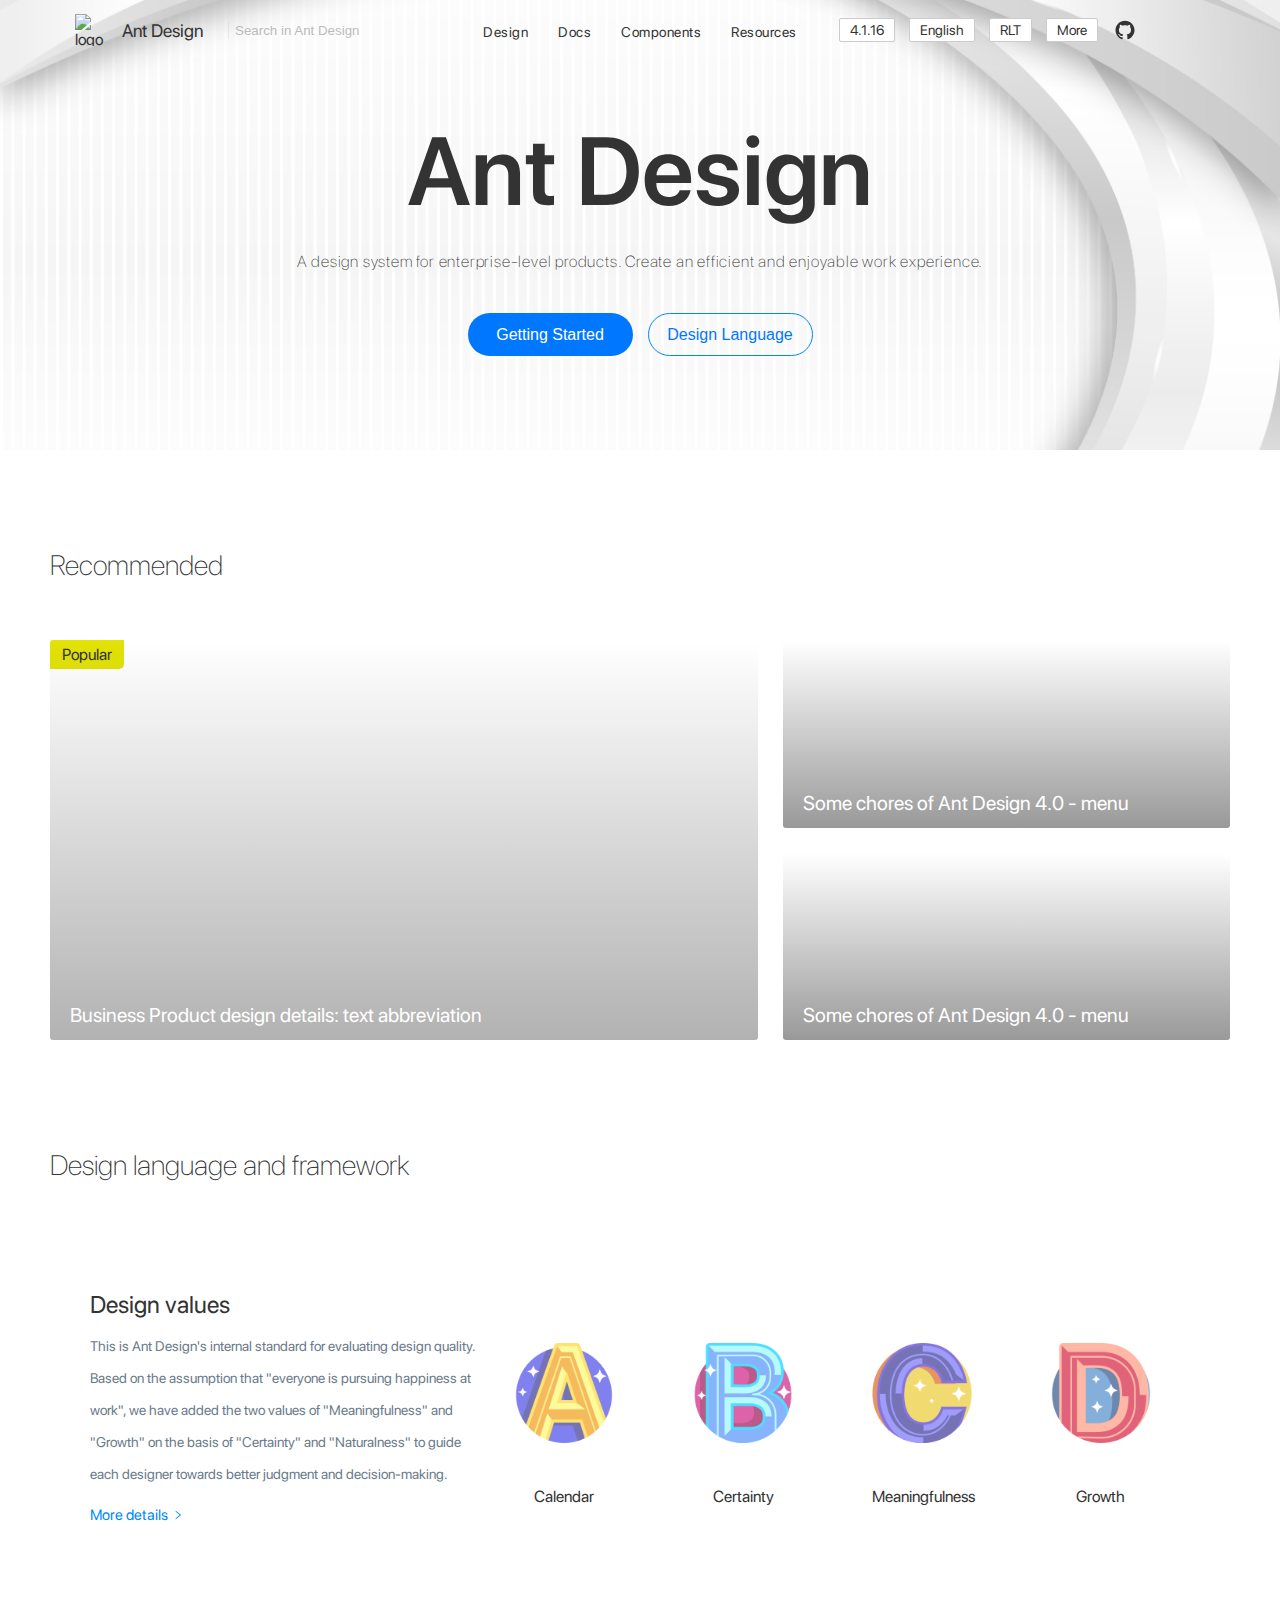
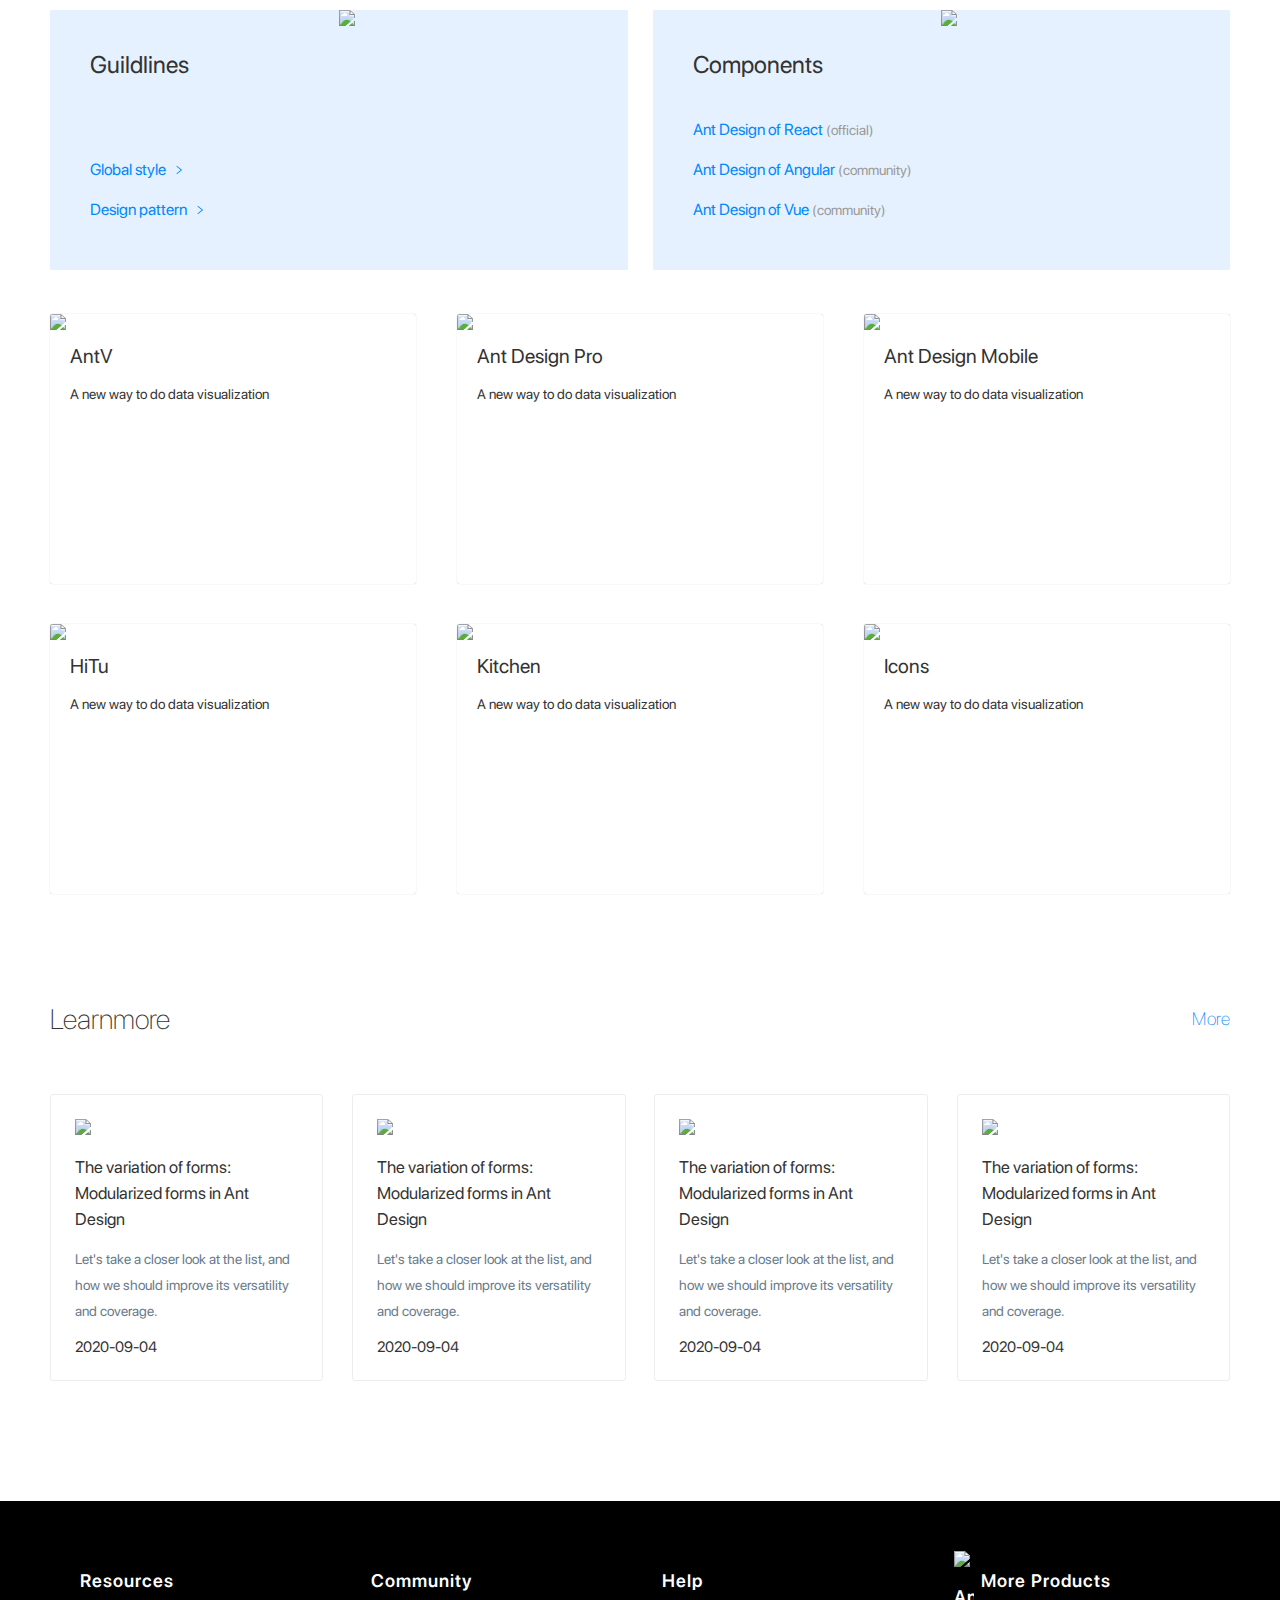
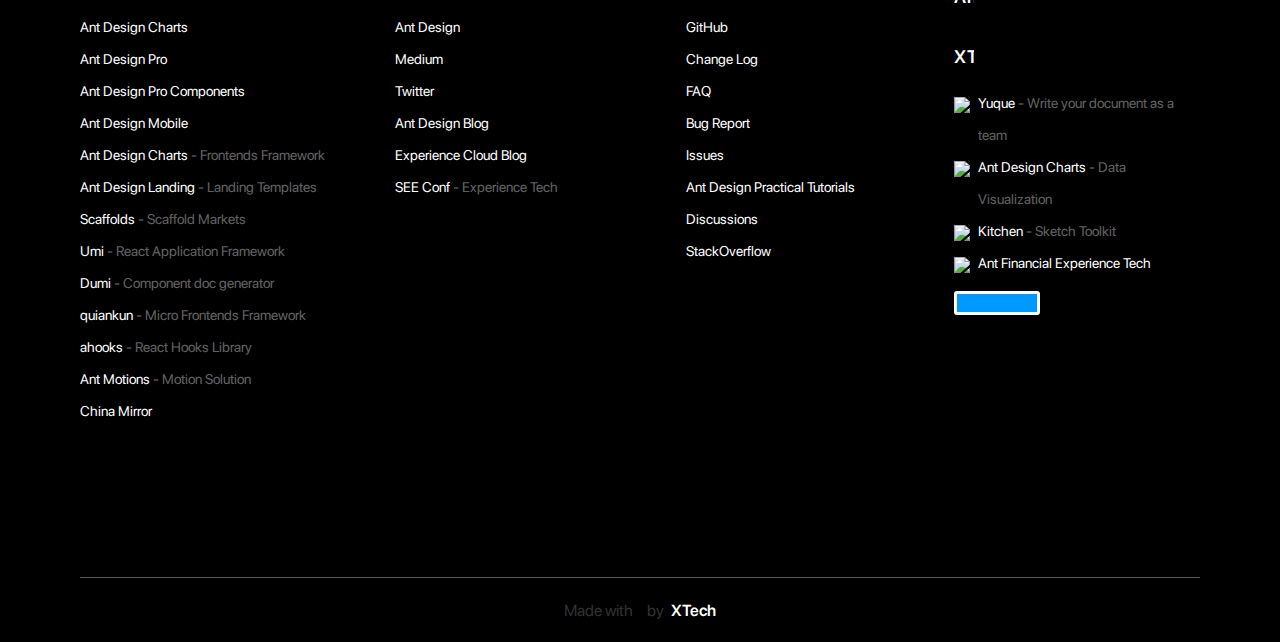
==== ant.design/index.html @ f5aea923 "Add ant.design" ====
<!DOCTYPE html>

<html>
    <head>
        <title>Ant Design</title>
        <link href="./index.css" rel="stylesheet" />
        <script src="https://use.fontawesome.com/9414e32a5a.js"></script>
    </head>

    <body>
        <div class="nav">
            <div class="bar">
                <div class="b-logo-search">
                    <div class="bar-logo">
                        <img alt="logo" src="https://gw.alipayobjects.com/zos/rmsportal/KDpgvguMpGfqaHPjicRK.svg" />
                        <span>Ant Design</span>
                    </div>
                    <div class="bar-search">
                        <svg
                            class="bs-icon"
                            viewBox="64 64 896 896"
                            focusable="false"
                            data-icon="search"
                            width="1em"
                            height="1em"
                            fill="currentColor"
                            aria-hidden="true"
                        >
                            <path
                                d="M909.6 854.5L649.9 594.8C690.2 542.7 712 479 712 412c0-80.2-31.3-155.4-87.9-212.1-56.6-56.7-132-87.9-212.1-87.9s-155.5 31.3-212.1 87.9C143.2 256.5 112 331.8 112 412c0 80.1 31.3 155.5 87.9 212.1C256.5 680.8 331.8 712 412 712c67 0 130.6-21.8 182.7-62l259.7 259.6a8.2 8.2 0 0011.6 0l43.6-43.5a8.2 8.2 0 000-11.6zM570.4 570.4C528 612.7 471.8 636 412 636s-116-23.3-158.4-65.6C211.3 528 188 471.8 188 412s23.3-116.1 65.6-158.4C296 211.3 352.2 188 412 188s116.1 23.2 158.4 65.6S636 352.2 636 412s-23.3 116.1-65.6 158.4z"
                            ></path>
                        </svg>
                        <input class="bs-input" placeholder="Search in Ant Design" />
                    </div>
                </div>
                <div class="bar-links">
                    <a class="bar-link">Design</a>
                    <a class="bar-link">Docs</a>
                    <a class="bar-link">Components</a>
                    <a class="bar-link">Resources</a>
                </div>
                <div class="bar-menu">
                    <div class="bm-item">4.1.16</div>
                    <div class="bm-item">English</div>
                    <div class="bm-item">RLT</div>
                    <div class="bm-item">More</div>
                    <img
                        class="bm-icon"
                        src="[data-uri]"
                    />
                </div>
            </div>

            <div class="banner">
                <div class="b-logotext">Ant Design</div>
                <div class="b-sub">
                    A design system for enterprise-level products. Create an efficient and enjoyable work experience.
                </div>
                <div class="b-buttons">
                    <button class="b-button">Getting Started</button>
                    <button class="b-button">Design Language</button>
                </div>
            </div>
        </div>

        <div class="content">
            <div class="recommend">
                <div class="r-title">Recommended</div>
                <div class="r-popular">
                    <div class="rp-note">Popular</div>
                    <div class="rp-bg"></div>
                    <div class="rp-faded"></div>
                    <div class="rp-content">
                        <div class="rpc-title">Business Product design details: text abbreviation</div>
                        <div class="rpc-sub">
                            Text abbreviation refers to what to do when the display space is insufficient
                        </div>
                    </div>
                </div>
                <div class="r-articles">
                    <div class="r-article">
                        <div class="ra-bg"></div>
                        <div class="ra-faded"></div>
                        <div class="ra-content">
                            <div class="rac-title">Some chores of Ant Design 4.0 - menu</div>
                            <div class="rac-sub">Recently, the bottom layer of menu component is being refactored</div>
                        </div>
                    </div>
                    <div class="r-article">
                        <div class="ra-bg"></div>
                        <div class="ra-faded"></div>
                        <div class="ra-content">
                            <div class="rac-title">Some chores of Ant Design 4.0 - menu</div>
                            <div class="rac-sub">Recently, the bottom layer of menu component is being refactored</div>
                        </div>
                    </div>
                </div>
            </div>

            <div class="design">
                <div class="d-title">Design language and framework</div>
                <div class="d-content">
                    <div class="d-left">
                        <div class="dl-title">Design values</div>
                        <div class="dl-desc">
                            This is Ant Design's internal standard for evaluating design quality. Based on the
                            assumption that "everyone is pursuing happiness at work", we have added the two values of
                            "Meaningfulness" and "Growth" on the basis of "Certainty" and "Naturalness" to guide each
                            designer towards better judgment and decision-making.
                        </div>

                        <div class="dl-link">
                            More details
                            <svg
                                viewBox="64 64 896 896"
                                focusable="false"
                                data-icon="right"
                                width="1em"
                                height="1em"
                                fill="currentColor"
                                aria-hidden="true"
                            >
                                <path
                                    d="M765.7 486.8L314.9 134.7A7.97 7.97 0 00302 141v77.3c0 4.9 2.3 9.6 6.1 12.6l360 281.1-360 281.1c-3.9 3-6.1 7.7-6.1 12.6V883c0 6.7 7.7 10.4 12.9 6.3l450.8-352.1a31.96 31.96 0 000-50.4z"
                                ></path>
                            </svg>
                        </div>
                    </div>

                    <div class="d-right">
                        <div class="dr-item">
                            <img class="dri-icon" src="./assets/a.png" />
                            <div class="dri-title">Calendar</div>
                        </div>
                        <div class="dr-item">
                            <img class="dri-icon" src="./assets/b.png" />
                            <div class="dri-title">Certainty</div>
                        </div>
                        <div class="dr-item">
                            <img class="dri-icon" src="./assets/c.png" />
                            <div class="dri-title">Meaningfulness</div>
                        </div>
                        <div class="dr-item">
                            <img class="dri-icon" src="./assets/d.png" />
                            <div class="dri-title">Growth</div>
                        </div>
                    </div>
                </div>
            </div>

            <div class="guildlines">
                <div class="guildline1">
                    <div class="g1-item">
                        <div class="g1i-title">Guildlines</div>
                        <div class="g1i-links">
                            <div class="g1i-link">
                                Global style

                                <svg
                                    viewBox="64 64 896 896"
                                    focusable="false"
                                    data-icon="right"
                                    width="1em"
                                    height="1em"
                                    fill="currentColor"
                                    aria-hidden="true"
                                >
                                    <path
                                        d="M765.7 486.8L314.9 134.7A7.97 7.97 0 00302 141v77.3c0 4.9 2.3 9.6 6.1 12.6l360 281.1-360 281.1c-3.9 3-6.1 7.7-6.1 12.6V883c0 6.7 7.7 10.4 12.9 6.3l450.8-352.1a31.96 31.96 0 000-50.4z"
                                    ></path>
                                </svg>
                            </div>
                            <div class="g1i-link">
                                Design pattern
                                <svg
                                    viewBox="64 64 896 896"
                                    focusable="false"
                                    data-icon="right"
                                    width="1em"
                                    height="1em"
                                    fill="currentColor"
                                    aria-hidden="true"
                                >
                                    <path
                                        d="M765.7 486.8L314.9 134.7A7.97 7.97 0 00302 141v77.3c0 4.9 2.3 9.6 6.1 12.6l360 281.1-360 281.1c-3.9 3-6.1 7.7-6.1 12.6V883c0 6.7 7.7 10.4 12.9 6.3l450.8-352.1a31.96 31.96 0 000-50.4z"
                                    ></path>
                                </svg>
                            </div>
                        </div>

                        <img
                            class="g1i-img"
                            src="https://gw.alipayobjects.com/mdn/rms_08e378/afts/img/A*5PRzTL4pwuYAAAAAAAAAAABkARQnAQ"
                        />
                    </div>
                    <div class="g1-item">
                        <div class="g1i-title">Components</div>
                        <div class="g1i-links">
                            <div class="g1i-link">Ant Design of React <span>(official)</span></div>
                            <div class="g1i-link">Ant Design of Angular <span>(community)</span></div>
                            <div class="g1i-link">Ant Design of Vue <span>(community)</span></div>
                        </div>
                        <img
                            class="g1i-img"
                            src="https://gw.alipayobjects.com/mdn/rms_08e378/afts/img/A*8VDFTbQn4UAAAAAAAAAAAABkARQnAQ"
                        />
                    </div>
                </div>
                <div class="guildline2">
                    <div class="g2-item">
                        <img
                            class="g2i-img"
                            src="https://gw.alipayobjects.com/mdn/rms_08e378/afts/img/A*ZhzDQLMyYlYAAAAAAAAAAABkARQnAQ"
                        />
                        <div class="g2i-title">AntV</div>
                        <div class="g2i-sub">A new way to do data visualization</div>
                    </div>
                    <div class="g2-item">
                        <img
                            class="g2i-img"
                            src="https://gw.alipayobjects.com/zos/antfincdn/888xda6kBc/Ant%252520Design%252520shouyepeitu.svg"
                        />
                        <div class="g2i-title">Ant Design Pro</div>
                        <div class="g2i-sub">A new way to do data visualization</div>
                    </div>
                    <div class="g2-item">
                        <img
                            class="g2i-img"
                            src="https://gw.alipayobjects.com/mdn/rms_08e378/afts/img/A*mb-WQILTlSEAAAAAAAAAAABkARQnAQ"
                        />
                        <div class="g2i-title">Ant Design Mobile</div>
                        <div class="g2i-sub">A new way to do data visualization</div>
                    </div>
                </div>
                <div class="guildline2">
                    <div class="g2-item">
                        <img
                            class="g2i-img"
                            src="https://gw.alipayobjects.com/mdn/rms_08e378/afts/img/A*PrLWSpmWZmIAAAAAAAAAAABkARQnAQ"
                        />
                        <div class="g2i-title">HiTu</div>
                        <div class="g2i-sub">A new way to do data visualization</div>
                    </div>
                    <div class="g2-item">
                        <img
                            class="g2i-img"
                            src="https://gw.alipayobjects.com/mdn/rms_08e378/afts/img/A*MaL2SYtHPuMAAAAAAAAAAABkARQnAQ"
                        />
                        <div class="g2i-title">Kitchen</div>
                        <div class="g2i-sub">A new way to do data visualization</div>
                    </div>
                    <div class="g2-item">
                        <img
                            class="g2i-img"
                            src="https://gw.alipayobjects.com/mdn/rms_08e378/afts/img/A*T_HeSIJ30IIAAAAAAAAAAABkARQnAQ"
                        />
                        <div class="g2i-title">Icons</div>
                        <div class="g2i-sub">A new way to do data visualization</div>
                    </div>
                </div>
            </div>

            <div class="learnmore">
                <div class="lm-title">Learnmore <span>More</span></div>
                <div class="lm-items">
                    <div class="lm-item">
                        <img
                            class="lmi-img"
                            src="https://gw.alipayobjects.com/mdn/rms_08e378/afts/img/A*J1SBR47PngwAAAAAAAAAAABkARQnAQ"
                        />
                        <div class="lmi-title">The variation of forms: Modularized forms in Ant Design</div>
                        <div class="lmi-sub">
                            Let's take a closer look at the list, and how we should improve its versatility and
                            coverage.
                        </div>
                        <div class="lmi-time">2020-09-04</div>
                    </div>
                    <div class="lm-item">
                        <img
                            class="lmi-img"
                            src="https://gw.alipayobjects.com/mdn/rms_08e378/afts/img/A*cJdyS4KVDlgAAAAAAAAAAABkARQnAQ"
                        />
                        <div class="lmi-title">The variation of forms: Modularized forms in Ant Design</div>
                        <div class="lmi-sub">
                            Let's take a closer look at the list, and how we should improve its versatility and
                            coverage.
                        </div>
                        <div class="lmi-time">2020-09-04</div>
                    </div>
                    <div class="lm-item">
                        <img
                            class="lmi-img"
                            src="https://gw.alipayobjects.com/mdn/rms_08e378/afts/img/A*NjL9T4cryc0AAAAAAAAAAAAAARQnAQ"
                        />
                        <div class="lmi-title">The variation of forms: Modularized forms in Ant Design</div>
                        <div class="lmi-sub">
                            Let's take a closer look at the list, and how we should improve its versatility and
                            coverage.
                        </div>
                        <div class="lmi-time">2020-09-04</div>
                    </div>
                    <div class="lm-item">
                        <img
                            class="lmi-img"
                            src="https://gw.alipayobjects.com/mdn/rms_08e378/afts/img/A*eHjqRLpxlcsAAAAAAAAAAABkARQnAQ"
                        />
                        <div class="lmi-title">The variation of forms: Modularized forms in Ant Design</div>
                        <div class="lmi-sub">
                            Let's take a closer look at the list, and how we should improve its versatility and
                            coverage.
                        </div>
                        <div class="lmi-time">2020-09-04</div>
                    </div>
                </div>
            </div>
        </div>

        <div class="footer">
            <div class="links">
                <div class="link-col">
                    <div class="lc-title">Resources</div>
                    <div class="lc-link lc-no-icon">
                        <a>Ant Design Charts</a>
                    </div>
                    <div class="lc-link lc-no-icon">
                        <a>Ant Design Pro </a>
                    </div>
                    <div class="lc-link lc-no-icon">
                        <a>Ant Design Pro Components </a>
                    </div>
                    <div class="lc-link lc-no-icon">
                        <a>Ant Design Mobile </a>
                    </div>
                    <div class="lc-link lc-no-icon">
                        <a>Ant Design Charts </a>
                        <span> - Frontends Framework</span>
                    </div>
                    <div class="lc-link lc-no-icon">
                        <a>Ant Design Landing </a>
                        <span>- Landing Templates</span>
                    </div>
                    <div class="lc-link lc-no-icon">
                        <a>Scaffolds</a>
                        <span>- Scaffold Markets</span>
                    </div>
                    <div class="lc-link lc-no-icon">
                        <a>Umi</a>
                        <span>- React Application Framework</span>
                    </div>
                    <div class="lc-link lc-no-icon">
                        <a>Dumi</a>
                        <span>- Component doc generator</span>
                    </div>
                    <div class="lc-link lc-no-icon">
                        <a>quiankun</a>
                        <span>- Micro Frontends Framework</span>
                    </div>
                    <div class="lc-link lc-no-icon">
                        <a>ahooks</a>
                        <span>- React Hooks Library</span>
                    </div>
                    <div class="lc-link lc-no-icon">
                        <a>Ant Motions</a>
                        <span>- Motion Solution</span>
                    </div>
                    <div class="lc-link lc-no-icon">
                        <a>China Mirror</a>
                    </div>
                </div>
                <div class="link-col">
                    <div class="lc-title">Community</div>
                    <div class="lc-link">
                        <i class="fa fa-codepen" aria-hidden="true"></i>
                        <a>Ant Design</a>
                    </div>
                    <div class="lc-link">
                        <i class="fa fa-medium" aria-hidden="true"></i>
                        <a>Medium</a>
                    </div>
                    <div class="lc-link">
                        <i class="fa fa-cubes" aria-hidden="true"></i>
                        <a>Twitter</a>
                    </div>
                    <div class="lc-link">
                        <i class="fa fa-tachometer" aria-hidden="true"></i>
                        <a>Ant Design Blog</a>
                    </div>
                    <div class="lc-link">
                        <i class="fa fa-rocket" aria-hidden="true"></i>
                        <a>Experience Cloud Blog</a>
                    </div>
                    <div class="lc-link">
                        <i class="fa fa-paypal" aria-hidden="true"></i>
                        <a>SEE Conf</a>
                        <span> - Experience Tech</span>
                    </div>
                </div>
                <div class="link-col">
                    <div class="lc-title">Help</div>
                    <div class="lc-link">
                        <i class="fa fa-github" aria-hidden="true"></i>
                        <a>GitHub</a>
                    </div>
                    <div class="lc-link">
                        <i class="fa fa-btc" aria-hidden="true"></i>
                        <a>Change Log </a>
                    </div>
                    <div class="lc-link">
                        <i class="fa fa-gg" aria-hidden="true"></i>
                        <a>FAQ </a>
                    </div>
                    <div class="lc-link">
                        <i class="fa fa-500px" aria-hidden="true"></i>
                        <a>Bug Report </a>
                    </div>
                    <div class="lc-link">
                        <i class="fa fa-amazon" aria-hidden="true"></i>
                        <a>Issues </a>
                    </div>
                    <div class="lc-link">
                        <i class="fa fa-behance" aria-hidden="true"></i>
                        <a>Ant Design Practical Tutorials </a>
                    </div>
                    <div class="lc-link">
                        <i class="fa fa-modx" aria-hidden="true"></i>
                        <a>Discussions </a>
                    </div>
                    <div class="lc-link">
                        <i class="fa fa-linux" aria-hidden="true"></i>
                        <a>StackOverflow </a>
                    </div>
                </div>
                <div class="link-col">
                    <div class="lc-title">
                        <img
                            src="https://gw.alipayobjects.com/zos/rmsportal/nBVXkrFdWHxbZlmMbsaH.svg"
                            alt="Ant XTech"
                        />
                        More Products
                    </div>
                    <div class="lc-link">
                        <img src="https://gw.alipayobjects.com/zos/rmsportal/XuVpGqBFxXplzvLjJBZB.svg" alt="yuque" />
                        <a>Yuque </a>
                        <span> - Write your document as a team</span>
                    </div>
                    <div class="lc-link">
                        <img
                            src="https://gw.alipayobjects.com/zos/antfincdn/nc7Fc0XBg5/8a6844f5-a6ed-4630-9177-4fa5d0b7dd47.png"
                            alt="AntV"
                        />
                        <a>Ant Design Charts </a>
                        <span> - Data Visualization</span>
                    </div>
                    <div class="lc-link">
                        <img src="https://gw.alipayobjects.com/zos/rmsportal/DMDOlAUhmktLyEODCMBR.ico" alt="kitchen" />
                        <a>Kitchen </a>
                        <span> - Sketch Toolkit</span>
                    </div>
                    <div class="lc-link">
                        <img src="https://gw.alipayobjects.com/zos/rmsportal/nBVXkrFdWHxbZlmMbsaH.svg" alt="xtech" />
                        <a>Ant Financial Experience Tech </a>
                    </div>
                    <div class="lc-color"></div>
                </div>
            </div>

            <div class="quote">Made with <i class="fa fa-heart" aria-hidden="true"></i> by <span>XTech</span></div>
        </div>
    </body>
</html>
---- ant.design/index.css ----
@font-face {
    font-family: "SF";
    src: url(./assets/fonts/SFUIDisplay-Regular.woff) format("opentype");
    font-weight: 400;
}

@font-face {
    font-family: "SF";
    src: url(./assets/fonts/SFUIDisplay-Thin.woff) format("opentype");
    font-weight: 200;
}

@font-face {
    font-family: "SF";
    src: url(./assets/fonts/SFUIDisplay-Semibold.woff) format("opentype");
    font-weight: 600;
}

body {
    font-family: "SF";
    width: 100%;
    margin: 0;
    padding: 0;
    color: #333;
}

.nav {
    width: 100%;
}

.bar {
    width: 100%;
    position: absolute;
    top: 0;
    left: 0;
    right: 0;
    height: 60px;
    display: flex;
    flex-direction: row;
    justify-content: center;
}

.b-logo-search {
    width: 35%;
    display: flex;
    align-items: center;
    justify-content: center;
}

.bar-logo {
    display: flex;
    align-items: center;
    justify-content: center;
    flex-direction: row;
    padding: 0 25px;
    cursor: pointer;
}

.bar-logo > img {
    width: 32px;
    height: 32px;
    float: left;
    margin-right: 15px;
}

.bar-logo > span {
    float: left;
    font-size: 18px;
}

.bar-search {
    border-left: 1px solid rgba(0, 0, 0, 0.05);
    display: flex;
    flex-direction: row;
    width: 160px;
    align-items: center;
    justify-content: center;
    padding-left: 10px;
}

.bs-icon {
    width: 14px;
    height: 14px;
    margin-right: 10px;
    color: #ddd;
}

.bs-input::placeholder {
    color: #bbb;
}

.bs-input {
    background: transparent;
    outline: none;
    box-shadow: none;
    border: none;
}

.bar-links {
    width: 30%;
    text-align: center;
    display: flex;
    flex-direction: row;
    justify-content: center;
    align-items: center;
}

.bar-link {
    margin: 0 15px;
    height: 60px;
    cursor: pointer;
    border-top: 4px solid transparent;
    display: flex;
    align-items: center;
    font-size: 14px;
    letter-spacing: 0.5px;
    transition: all 0.3s;
}

.bar-link:hover {
    border-top: 4px solid #09f;
    color: #09f;
}

.bar-menu {
    width: 35%;
    text-align: center;
    display: flex;
    flex-direction: row;
    align-items: center;
}

.bm-item {
    padding: 3px 10px;
    margin: 0 7px;
    border-radius: 2px;
    border: 1px solid #ccc;
    font-size: 14px;
    cursor: pointer;
    transition: all 0.3s;
    background: #fff;
}

.bm-item:hover {
    border: 1px solid #09f;
    color: #09f;
}

.bm-icon {
    width: 20px;
    height: 20px;
    margin-left: 10px;
    cursor: pointer;
}

.banner {
    height: 430px;
    padding-top: 20px;
    background: url(./assets/bg.jpg);
    background-position: center;
    background-size: cover;
    background-repeat: no-repeat;
    text-align: center;
    display: flex;
    flex-direction: column;
    align-items: center;
    justify-content: center;
}

.b-logotext {
    font-size: 96px;
    font-weight: 600;
}

.b-sub {
    font-weight: 200;
    margin: 42px 0;
    margin-top: 24px;
    letter-spacing: 0.8px;
}

.b-buttons {
    width: 100%;
}

.b-button {
    padding: 11.5px;
    width: 165px;
    background-color: #07f;
    border: none;
    box-shadow: none;
    outline: none;
    border-radius: 30px;
    color: #fff;
    margin: 0 6px;
    cursor: pointer;
    border: 1px solid transparent;
    transition: all 0.3s;
    font-size: 16px;
}

.b-button:nth-child(1):hover {
    background-color: #06f;
}

.b-button:nth-child(2) {
    background-color: transparent;
    border: 1px solid #08f;
    box-shadow: none;
    color: #07f;
}

.content {
    padding: 40px 0;
    margin: 0 auto;
    width: 1180px;
}

.recommend {
    width: 100%;
    display: inline-block;
}

.r-title {
    font-size: 28px;
    font-weight: 200;
    line-height: 150px;
}

.r-popular {
    float: left;
    width: 60%;
    position: relative;
    height: 400px;
    overflow: hidden;
    border-radius: 3px;
    margin-right: 25px;
}

.rp-note {
    position: absolute;
    top: 0;
    left: 0;
    border-bottom-right-radius: 5px;
    background: rgb(226, 226, 8);
    padding: 5px 12px;
    z-index: 1;
}

.rp-bg {
    width: 100%;
    height: 400px;
    background: url(https://gw.alipayobjects.com/mdn/rms_08e378/afts/img/A*lN6IRbhv8fIAAAAAAAAAAABkARQnAQ);
    background-position: center;
    background-size: cover;
    background-repeat: no-repeat;
    transition: all 0.3s;
}

.r-popular:hover .rp-bg {
    width: 102%;
    height: 420px;
    margin-top: -10px;
    margin-left: -1%;
}

.rp-faded {
    position: absolute;
    z-index: 2;
    top: 0;
    left: 0;
    bottom: 0;
    right: 0;
    background: -webkit-linear-gradient(to bottom, rgba(0, 0, 0, 0), rgba(0, 0, 0, 0.3));
    background: linear-gradient(to bottom, rgba(0, 0, 0, 0), rgba(0, 0, 0, 0.3));
}

.rp-content {
    position: absolute;
    width: 100%;
    height: 60px;
    padding: 20px;
    bottom: -40px;
    left: 0;
    color: #fff;
    z-index: 3;
    transition: all 0.3s;
    cursor: pointer;
}

.r-popular:hover .rp-content {
    bottom: 0;
}

.rpc-title {
    font-size: 20px;
    line-height: 30px;
}

.rpc-sub {
    font-size: 14px;
    line-height: 30px;
}

.r-articles {
    width: calc(40% - 25px);
    float: left;
    display: flex;
    flex-direction: column;
    justify-content: space-between;
}

.r-article {
    width: 100%;
    height: 187.5px;
    position: relative;
    border-radius: 3px;
    overflow: hidden;
    border: none;
}

.r-article:first-child {
    margin-bottom: 25px;
}

.ra-bg {
    width: 100%;
    height: 187.5px;
    background: url(https://gw.alipayobjects.com/mdn/rms_08e378/afts/img/A*MoaeR7y0LfUAAAAAAAAAAAAAARQnAQ);
    background-position: center;
    background-size: cover;
    background-repeat: no-repeat;
    transition: all 0.3s;
}

.r-article:last-child .ra-bg {
    background: url(https://gw.alipayobjects.com/mdn/rms_08e378/afts/img/A*qMxXS7iIjroAAAAAAAAAAAAAARQnAQ);
    background-position: center;
    background-size: cover;
    background-repeat: no-repeat;
}

.r-article:hover .ra-bg {
    width: 102%;
    height: 200px;
    margin-top: -5px;
    margin-left: -1%;
}

.ra-faded {
    position: absolute;
    z-index: 2;
    top: 0;
    left: 0;
    bottom: 0;
    right: 0;
    background: -webkit-linear-gradient(to bottom, rgba(0, 0, 0, 0), rgba(0, 0, 0, 0.4));
    background: linear-gradient(to bottom, rgba(0, 0, 0, 0), rgba(0, 0, 0, 0.4));
}

.ra-content {
    position: absolute;
    width: 100%;
    height: 60px;
    padding: 20px;
    bottom: -40px;
    left: 0;
    color: #fff;
    z-index: 3;
    transition: all 0.3s;
    cursor: pointer;
}

.r-article:hover .ra-content {
    bottom: 0;
}

.rac-title {
    font-size: 20px;
    line-height: 30px;
}

.rac-sub {
    font-size: 14px;
    line-height: 30px;
}

.design {
    width: 100%;
    margin-top: 50px;
}

.d-title {
    font-size: 28px;
    font-weight: 200;
    line-height: 150px;
}

.d-content {
    width: calc(100% - 80px);
    height: 240px;
    background: url(https://gw.alipayobjects.com/mdn/rms_08e378/afts/img/A*i1EySrFVZvAAAAAAAAAAAABkARQnAQ);
    background-position: center;
    background-size: cover;
    background-repeat: no-repeat;
    padding: 40px;
}

.d-left {
    width: 35%;
    float: left;
}

.dl-title {
    font-size: 24px;
    line-height: 50px;
}

.dl-desc {
    font-size: 14px;
    line-height: 32px;
    color: #697b8c;
}

.dl-link {
    font-size: 15px;
    color: #08f;
    line-height: 50px;
    display: flex;
    align-items: center;
}

.dl-link > svg {
    color: #08f;
    width: 10px;
    height: 10px;
    margin-left: 5px;
}

.d-right {
    float: left;
    width: calc(65%);
    display: flex;
    flex-direction: row;
    justify-content: space-around;
    align-items: center;
    height: 190px;
    padding-top: 70px;
}

.dr-item {
    float: left;
}

.dri-icon {
    width: 100px;
    height: 100px;
    opacity: 0.7;
    transition: all 0.3s;
}

.dr-item:hover .dri-icon {
    opacity: 1;
}

.dri-title {
    width: 100px;
    font-size: 16px;
    text-align: center;
    line-height: 100px;
}

.guildlines {
    margin: 50px 0;
}

.guildline1 {
    width: 100%;
    display: inline-block;
}

.g1-item {
    width: calc(50% - 12.5px - 80px);
    background: #e6f1ff;
    height: 180px;
    position: relative;
    padding: 40px;
    float: left;
    overflow: hidden;
}

.g1-item:last-child {
    margin-left: 25px;
}

.g1i-title {
    font-size: 24px;
    float: left;
    width: 100%;
}

.g1i-links {
    position: absolute;
    width: 50%;
    bottom: 0;
    left: 0;
    padding: 40px;
}

.g1i-link {
    float: left;
    color: #08f;
    line-height: 40px;
    cursor: pointer;
    width: 100%;
}

.g1i-link > svg {
    width: 10px;
    height: 10px;
    margin-left: 5px;
}

.g1i-link > span {
    color: #999;
    font-size: 14px;
}

.g1i-img {
    width: 50%;
    float: right;
    position: absolute;
    top: 0;
    right: 0;
}

.guildline2 {
    margin-top: 40px;
    width: 100%;
    display: flex;
    flex-direction: row;
    justify-content: space-between;
}

.g2-item {
    width: 31%;
    height: 270px;
    border-radius: 3px;
    box-shadow: 0px 0px 1px rgba(0, 0, 0, 0.3);
    float: left;
    transition: all 0.3s;
    overflow: hidden;
}

.g2-item:hover {
    box-shadow: 0px 0px 20px rgba(0, 0, 0, 0.1);
}

.g2i-title {
    width: calc(100% - 40px);
    font-size: 20px;
    line-height: 44px;
    padding: 0 20px;
}

.g2i-sub {
    width: calc(100% - 40px);
    font-size: 14px;
    line-height: 32px;
    padding: 0 20px;
}

.g2i-img {
    width: 100%;
}

.learnmore {
    width: 100%;
    margin-top: 50px;
}

.lm-items {
    width: 100%;
    display: flex;
    align-items: center;
    justify-content: space-between;
    flex-direction: row;
}

.lm-title {
    width: 100%;
    font-size: 28px;
    font-weight: 200;
    line-height: 150px;
}

.lm-title > span {
    float: right;
    font-size: 18px;
    color: #08f;
    letter-spacing: 0.5px;
    cursor: pointer;
}

.lm-item {
    width: calc(23% - 48px);
    padding: 24px;
    border: 1px solid rgba(0, 0, 0, 0.07);
    border-radius: 3px;
    float: left;
    transition: all 0.3s;
}

.lm-item:hover {
    box-shadow: 0px 0px 20px rgba(0, 0, 0, 0.1);
    border: 1px solid transparent;
}

.lmi-img {
    width: calc(100%);
}

.lmi-title {
    margin-top: 15px;
    line-height: 26px;
    font-size: 17px;
}

.lmi-sub {
    font-size: 14px;
    color: #697b8c;
    line-height: 26px;
    margin: 14px 0;
}

.lmi-time {
    font-size: 15px;
}

.footer {
    width: calc(100% - 160px);
    background: #000;
    padding-top: 50px;
    padding-left: 80px;
    padding-right: 80px;
    margin-top: 80px;
}

.links {
    width: 100%;
    display: flex;
    flex-direction: row;
    justify-content: space-between;
    margin-bottom: 150px;
    color: #fff;
}

.link-col {
    width: 22%;
}

.lc-title {
    font-size: 18px;
    font-weight: 600;
    letter-spacing: 1px;
    line-height: 60px;
    display: flex;
}

.lc-title > img {
    float: left;
    width: 20px;
    margin-right: 7px;
}

.lc-link {
    font-size: 14px;
    line-height: 32px;
    position: relative;
    padding-left: 24px;
    cursor: pointer;
}

.lc-no-icon {
    padding-left: 0;
}

.lc-color {
    width: 80px;
    height: 18px;
    border-radius: 3px;
    border: 3px solid #fff;
    background: #09f;
    margin-top: 12px;
    cursor: pointer;
}

.lc-link > i {
    margin-right: 3px;
    position: absolute;
    top: 10px;
    left: 0;
}

.lc-link > img {
    position: absolute;
    top: 10px;
    left: 0;
    width: 16px;
    height: 16px;
    float: left;
}

.lc-link > span {
    color: hsla(0, 0%, 100%, 0.4);
}

.quote {
    width: calc(100%);
    height: 64px;
    border-top: 1px solid #555;
    display: flex;
    align-items: center;
    justify-content: center;
}

.quote > i {
    color: red;
    margin: 0 7px;
}

.quote > span {
    font-weight: 600;
    margin-left: 7px;
    color: #fff;
}
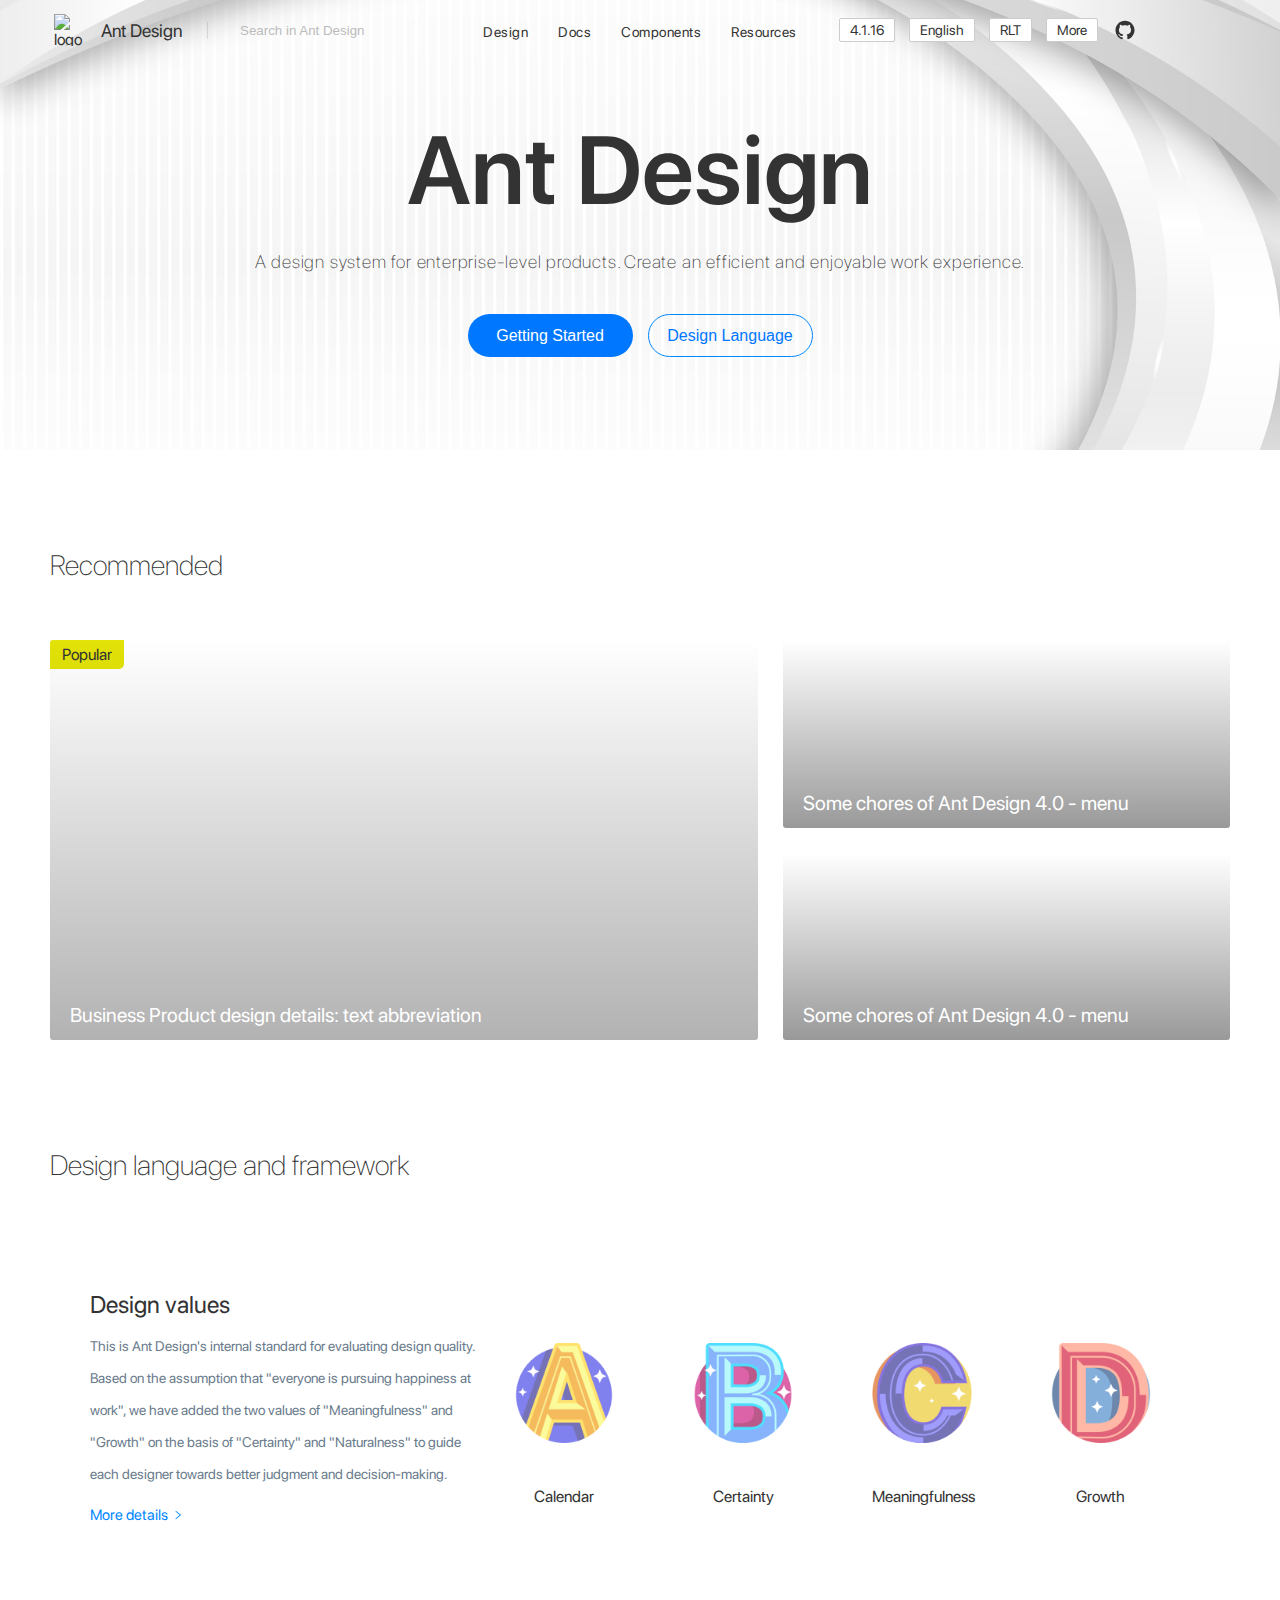
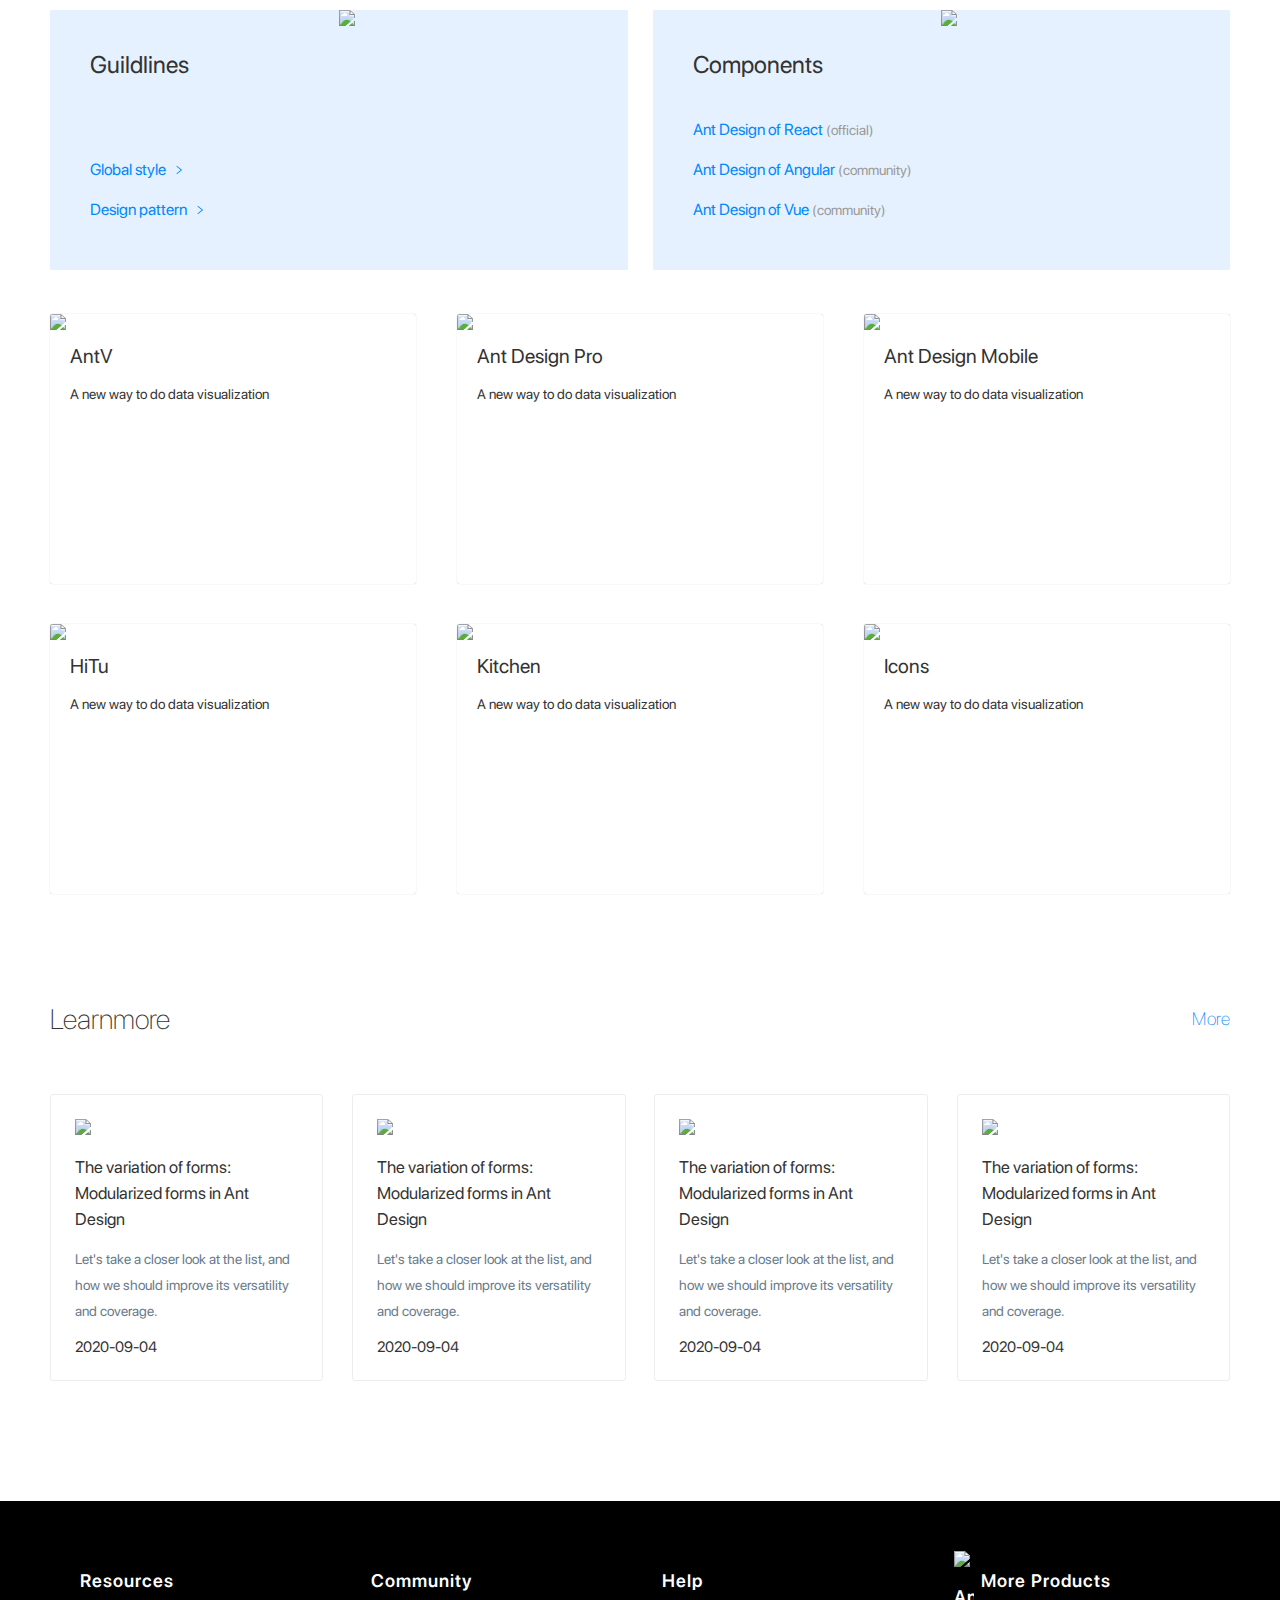
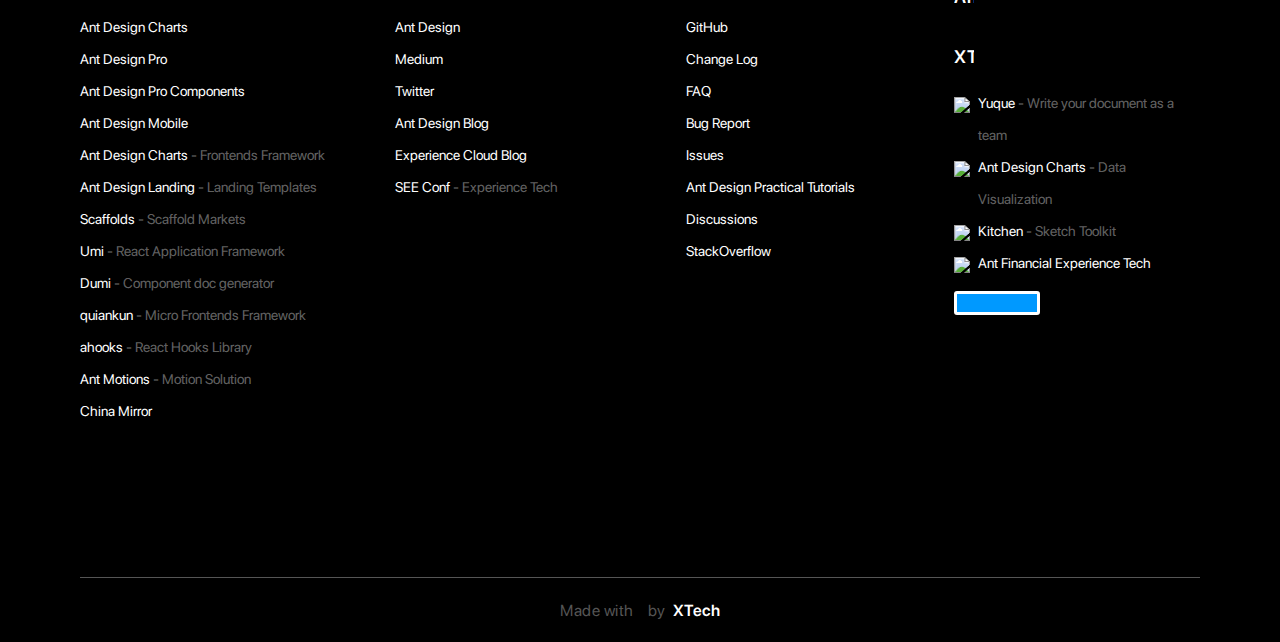
==== commit c779ea7e: "Update bg banner and.design" ====
--- a/ant.design/index.html
+++ b/ant.design/index.html
@@ -1,470 +1,496 @@
 <!DOCTYPE html>
 
 <html>
-    <head>
-        <title>Ant Design</title>
-        <link href="./index.css" rel="stylesheet" />
-        <script src="https://use.fontawesome.com/9414e32a5a.js"></script>
-    </head>
-
-    <body>
-        <div class="nav">
-            <div class="bar">
-                <div class="b-logo-search">
-                    <div class="bar-logo">
-                        <img alt="logo" src="https://gw.alipayobjects.com/zos/rmsportal/KDpgvguMpGfqaHPjicRK.svg" />
-                        <span>Ant Design</span>
-                    </div>
-                    <div class="bar-search">
-                        <svg
-                            class="bs-icon"
-                            viewBox="64 64 896 896"
-                            focusable="false"
-                            data-icon="search"
-                            width="1em"
-                            height="1em"
-                            fill="currentColor"
-                            aria-hidden="true"
-                        >
-                            <path
-                                d="M909.6 854.5L649.9 594.8C690.2 542.7 712 479 712 412c0-80.2-31.3-155.4-87.9-212.1-56.6-56.7-132-87.9-212.1-87.9s-155.5 31.3-212.1 87.9C143.2 256.5 112 331.8 112 412c0 80.1 31.3 155.5 87.9 212.1C256.5 680.8 331.8 712 412 712c67 0 130.6-21.8 182.7-62l259.7 259.6a8.2 8.2 0 0011.6 0l43.6-43.5a8.2 8.2 0 000-11.6zM570.4 570.4C528 612.7 471.8 636 412 636s-116-23.3-158.4-65.6C211.3 528 188 471.8 188 412s23.3-116.1 65.6-158.4C296 211.3 352.2 188 412 188s116.1 23.2 158.4 65.6S636 352.2 636 412s-23.3 116.1-65.6 158.4z"
-                            ></path>
-                        </svg>
-                        <input class="bs-input" placeholder="Search in Ant Design" />
-                    </div>
-                </div>
-                <div class="bar-links">
-                    <a class="bar-link">Design</a>
-                    <a class="bar-link">Docs</a>
-                    <a class="bar-link">Components</a>
-                    <a class="bar-link">Resources</a>
-                </div>
-                <div class="bar-menu">
-                    <div class="bm-item">4.1.16</div>
-                    <div class="bm-item">English</div>
-                    <div class="bm-item">RLT</div>
-                    <div class="bm-item">More</div>
-                    <img
-                        class="bm-icon"
-                        src="[data-uri]"
-                    />
-                </div>
-            </div>
-
-            <div class="banner">
-                <div class="b-logotext">Ant Design</div>
-                <div class="b-sub">
-                    A design system for enterprise-level products. Create an efficient and enjoyable work experience.
-                </div>
-                <div class="b-buttons">
-                    <button class="b-button">Getting Started</button>
-                    <button class="b-button">Design Language</button>
-                </div>
-            </div>
-        </div>
-
-        <div class="content">
-            <div class="recommend">
-                <div class="r-title">Recommended</div>
-                <div class="r-popular">
-                    <div class="rp-note">Popular</div>
-                    <div class="rp-bg"></div>
-                    <div class="rp-faded"></div>
-                    <div class="rp-content">
-                        <div class="rpc-title">Business Product design details: text abbreviation</div>
-                        <div class="rpc-sub">
-                            Text abbreviation refers to what to do when the display space is insufficient
-                        </div>
-                    </div>
-                </div>
-                <div class="r-articles">
-                    <div class="r-article">
-                        <div class="ra-bg"></div>
-                        <div class="ra-faded"></div>
-                        <div class="ra-content">
-                            <div class="rac-title">Some chores of Ant Design 4.0 - menu</div>
-                            <div class="rac-sub">Recently, the bottom layer of menu component is being refactored</div>
-                        </div>
-                    </div>
-                    <div class="r-article">
-                        <div class="ra-bg"></div>
-                        <div class="ra-faded"></div>
-                        <div class="ra-content">
-                            <div class="rac-title">Some chores of Ant Design 4.0 - menu</div>
-                            <div class="rac-sub">Recently, the bottom layer of menu component is being refactored</div>
-                        </div>
-                    </div>
-                </div>
-            </div>
-
-            <div class="design">
-                <div class="d-title">Design language and framework</div>
-                <div class="d-content">
-                    <div class="d-left">
-                        <div class="dl-title">Design values</div>
-                        <div class="dl-desc">
-                            This is Ant Design's internal standard for evaluating design quality. Based on the
-                            assumption that "everyone is pursuing happiness at work", we have added the two values of
-                            "Meaningfulness" and "Growth" on the basis of "Certainty" and "Naturalness" to guide each
-                            designer towards better judgment and decision-making.
-                        </div>
-
-                        <div class="dl-link">
-                            More details
-                            <svg
-                                viewBox="64 64 896 896"
-                                focusable="false"
-                                data-icon="right"
-                                width="1em"
-                                height="1em"
-                                fill="currentColor"
-                                aria-hidden="true"
-                            >
-                                <path
-                                    d="M765.7 486.8L314.9 134.7A7.97 7.97 0 00302 141v77.3c0 4.9 2.3 9.6 6.1 12.6l360 281.1-360 281.1c-3.9 3-6.1 7.7-6.1 12.6V883c0 6.7 7.7 10.4 12.9 6.3l450.8-352.1a31.96 31.96 0 000-50.4z"
-                                ></path>
-                            </svg>
-                        </div>
-                    </div>
-
-                    <div class="d-right">
-                        <div class="dr-item">
-                            <img class="dri-icon" src="./assets/a.png" />
-                            <div class="dri-title">Calendar</div>
-                        </div>
-                        <div class="dr-item">
-                            <img class="dri-icon" src="./assets/b.png" />
-                            <div class="dri-title">Certainty</div>
-                        </div>
-                        <div class="dr-item">
-                            <img class="dri-icon" src="./assets/c.png" />
-                            <div class="dri-title">Meaningfulness</div>
-                        </div>
-                        <div class="dr-item">
-                            <img class="dri-icon" src="./assets/d.png" />
-                            <div class="dri-title">Growth</div>
-                        </div>
-                    </div>
-                </div>
-            </div>
-
-            <div class="guildlines">
-                <div class="guildline1">
-                    <div class="g1-item">
-                        <div class="g1i-title">Guildlines</div>
-                        <div class="g1i-links">
-                            <div class="g1i-link">
-                                Global style
-
-                                <svg
-                                    viewBox="64 64 896 896"
-                                    focusable="false"
-                                    data-icon="right"
-                                    width="1em"
-                                    height="1em"
-                                    fill="currentColor"
-                                    aria-hidden="true"
-                                >
-                                    <path
-                                        d="M765.7 486.8L314.9 134.7A7.97 7.97 0 00302 141v77.3c0 4.9 2.3 9.6 6.1 12.6l360 281.1-360 281.1c-3.9 3-6.1 7.7-6.1 12.6V883c0 6.7 7.7 10.4 12.9 6.3l450.8-352.1a31.96 31.96 0 000-50.4z"
-                                    ></path>
-                                </svg>
-                            </div>
-                            <div class="g1i-link">
-                                Design pattern
-                                <svg
-                                    viewBox="64 64 896 896"
-                                    focusable="false"
-                                    data-icon="right"
-                                    width="1em"
-                                    height="1em"
-                                    fill="currentColor"
-                                    aria-hidden="true"
-                                >
-                                    <path
-                                        d="M765.7 486.8L314.9 134.7A7.97 7.97 0 00302 141v77.3c0 4.9 2.3 9.6 6.1 12.6l360 281.1-360 281.1c-3.9 3-6.1 7.7-6.1 12.6V883c0 6.7 7.7 10.4 12.9 6.3l450.8-352.1a31.96 31.96 0 000-50.4z"
-                                    ></path>
-                                </svg>
-                            </div>
-                        </div>
-
-                        <img
-                            class="g1i-img"
-                            src="https://gw.alipayobjects.com/mdn/rms_08e378/afts/img/A*5PRzTL4pwuYAAAAAAAAAAABkARQnAQ"
-                        />
-                    </div>
-                    <div class="g1-item">
-                        <div class="g1i-title">Components</div>
-                        <div class="g1i-links">
-                            <div class="g1i-link">Ant Design of React <span>(official)</span></div>
-                            <div class="g1i-link">Ant Design of Angular <span>(community)</span></div>
-                            <div class="g1i-link">Ant Design of Vue <span>(community)</span></div>
-                        </div>
-                        <img
-                            class="g1i-img"
-                            src="https://gw.alipayobjects.com/mdn/rms_08e378/afts/img/A*8VDFTbQn4UAAAAAAAAAAAABkARQnAQ"
-                        />
-                    </div>
-                </div>
-                <div class="guildline2">
-                    <div class="g2-item">
-                        <img
-                            class="g2i-img"
-                            src="https://gw.alipayobjects.com/mdn/rms_08e378/afts/img/A*ZhzDQLMyYlYAAAAAAAAAAABkARQnAQ"
-                        />
-                        <div class="g2i-title">AntV</div>
-                        <div class="g2i-sub">A new way to do data visualization</div>
-                    </div>
-                    <div class="g2-item">
-                        <img
-                            class="g2i-img"
-                            src="https://gw.alipayobjects.com/zos/antfincdn/888xda6kBc/Ant%252520Design%252520shouyepeitu.svg"
-                        />
-                        <div class="g2i-title">Ant Design Pro</div>
-                        <div class="g2i-sub">A new way to do data visualization</div>
-                    </div>
-                    <div class="g2-item">
-                        <img
-                            class="g2i-img"
-                            src="https://gw.alipayobjects.com/mdn/rms_08e378/afts/img/A*mb-WQILTlSEAAAAAAAAAAABkARQnAQ"
-                        />
-                        <div class="g2i-title">Ant Design Mobile</div>
-                        <div class="g2i-sub">A new way to do data visualization</div>
-                    </div>
-                </div>
-                <div class="guildline2">
-                    <div class="g2-item">
-                        <img
-                            class="g2i-img"
-                            src="https://gw.alipayobjects.com/mdn/rms_08e378/afts/img/A*PrLWSpmWZmIAAAAAAAAAAABkARQnAQ"
-                        />
-                        <div class="g2i-title">HiTu</div>
-                        <div class="g2i-sub">A new way to do data visualization</div>
-                    </div>
-                    <div class="g2-item">
-                        <img
-                            class="g2i-img"
-                            src="https://gw.alipayobjects.com/mdn/rms_08e378/afts/img/A*MaL2SYtHPuMAAAAAAAAAAABkARQnAQ"
-                        />
-                        <div class="g2i-title">Kitchen</div>
-                        <div class="g2i-sub">A new way to do data visualization</div>
-                    </div>
-                    <div class="g2-item">
-                        <img
-                            class="g2i-img"
-                            src="https://gw.alipayobjects.com/mdn/rms_08e378/afts/img/A*T_HeSIJ30IIAAAAAAAAAAABkARQnAQ"
-                        />
-                        <div class="g2i-title">Icons</div>
-                        <div class="g2i-sub">A new way to do data visualization</div>
-                    </div>
-                </div>
-            </div>
-
-            <div class="learnmore">
-                <div class="lm-title">Learnmore <span>More</span></div>
-                <div class="lm-items">
-                    <div class="lm-item">
-                        <img
-                            class="lmi-img"
-                            src="https://gw.alipayobjects.com/mdn/rms_08e378/afts/img/A*J1SBR47PngwAAAAAAAAAAABkARQnAQ"
-                        />
-                        <div class="lmi-title">The variation of forms: Modularized forms in Ant Design</div>
-                        <div class="lmi-sub">
-                            Let's take a closer look at the list, and how we should improve its versatility and
-                            coverage.
-                        </div>
-                        <div class="lmi-time">2020-09-04</div>
-                    </div>
-                    <div class="lm-item">
-                        <img
-                            class="lmi-img"
-                            src="https://gw.alipayobjects.com/mdn/rms_08e378/afts/img/A*cJdyS4KVDlgAAAAAAAAAAABkARQnAQ"
-                        />
-                        <div class="lmi-title">The variation of forms: Modularized forms in Ant Design</div>
-                        <div class="lmi-sub">
-                            Let's take a closer look at the list, and how we should improve its versatility and
-                            coverage.
-                        </div>
-                        <div class="lmi-time">2020-09-04</div>
-                    </div>
-                    <div class="lm-item">
-                        <img
-                            class="lmi-img"
-                            src="https://gw.alipayobjects.com/mdn/rms_08e378/afts/img/A*NjL9T4cryc0AAAAAAAAAAAAAARQnAQ"
-                        />
-                        <div class="lmi-title">The variation of forms: Modularized forms in Ant Design</div>
-                        <div class="lmi-sub">
-                            Let's take a closer look at the list, and how we should improve its versatility and
-                            coverage.
-                        </div>
-                        <div class="lmi-time">2020-09-04</div>
-                    </div>
-                    <div class="lm-item">
-                        <img
-                            class="lmi-img"
-                            src="https://gw.alipayobjects.com/mdn/rms_08e378/afts/img/A*eHjqRLpxlcsAAAAAAAAAAABkARQnAQ"
-                        />
-                        <div class="lmi-title">The variation of forms: Modularized forms in Ant Design</div>
-                        <div class="lmi-sub">
-                            Let's take a closer look at the list, and how we should improve its versatility and
-                            coverage.
-                        </div>
-                        <div class="lmi-time">2020-09-04</div>
-                    </div>
-                </div>
-            </div>
-        </div>
-
-        <div class="footer">
-            <div class="links">
-                <div class="link-col">
-                    <div class="lc-title">Resources</div>
-                    <div class="lc-link lc-no-icon">
-                        <a>Ant Design Charts</a>
-                    </div>
-                    <div class="lc-link lc-no-icon">
-                        <a>Ant Design Pro </a>
-                    </div>
-                    <div class="lc-link lc-no-icon">
-                        <a>Ant Design Pro Components </a>
-                    </div>
-                    <div class="lc-link lc-no-icon">
-                        <a>Ant Design Mobile </a>
-                    </div>
-                    <div class="lc-link lc-no-icon">
-                        <a>Ant Design Charts </a>
-                        <span> - Frontends Framework</span>
-                    </div>
-                    <div class="lc-link lc-no-icon">
-                        <a>Ant Design Landing </a>
-                        <span>- Landing Templates</span>
-                    </div>
-                    <div class="lc-link lc-no-icon">
-                        <a>Scaffolds</a>
-                        <span>- Scaffold Markets</span>
-                    </div>
-                    <div class="lc-link lc-no-icon">
-                        <a>Umi</a>
-                        <span>- React Application Framework</span>
-                    </div>
-                    <div class="lc-link lc-no-icon">
-                        <a>Dumi</a>
-                        <span>- Component doc generator</span>
-                    </div>
-                    <div class="lc-link lc-no-icon">
-                        <a>quiankun</a>
-                        <span>- Micro Frontends Framework</span>
-                    </div>
-                    <div class="lc-link lc-no-icon">
-                        <a>ahooks</a>
-                        <span>- React Hooks Library</span>
-                    </div>
-                    <div class="lc-link lc-no-icon">
-                        <a>Ant Motions</a>
-                        <span>- Motion Solution</span>
-                    </div>
-                    <div class="lc-link lc-no-icon">
-                        <a>China Mirror</a>
-                    </div>
-                </div>
-                <div class="link-col">
-                    <div class="lc-title">Community</div>
-                    <div class="lc-link">
-                        <i class="fa fa-codepen" aria-hidden="true"></i>
-                        <a>Ant Design</a>
-                    </div>
-                    <div class="lc-link">
-                        <i class="fa fa-medium" aria-hidden="true"></i>
-                        <a>Medium</a>
-                    </div>
-                    <div class="lc-link">
-                        <i class="fa fa-cubes" aria-hidden="true"></i>
-                        <a>Twitter</a>
-                    </div>
-                    <div class="lc-link">
-                        <i class="fa fa-tachometer" aria-hidden="true"></i>
-                        <a>Ant Design Blog</a>
-                    </div>
-                    <div class="lc-link">
-                        <i class="fa fa-rocket" aria-hidden="true"></i>
-                        <a>Experience Cloud Blog</a>
-                    </div>
-                    <div class="lc-link">
-                        <i class="fa fa-paypal" aria-hidden="true"></i>
-                        <a>SEE Conf</a>
-                        <span> - Experience Tech</span>
-                    </div>
-                </div>
-                <div class="link-col">
-                    <div class="lc-title">Help</div>
-                    <div class="lc-link">
-                        <i class="fa fa-github" aria-hidden="true"></i>
-                        <a>GitHub</a>
-                    </div>
-                    <div class="lc-link">
-                        <i class="fa fa-btc" aria-hidden="true"></i>
-                        <a>Change Log </a>
-                    </div>
-                    <div class="lc-link">
-                        <i class="fa fa-gg" aria-hidden="true"></i>
-                        <a>FAQ </a>
-                    </div>
-                    <div class="lc-link">
-                        <i class="fa fa-500px" aria-hidden="true"></i>
-                        <a>Bug Report </a>
-                    </div>
-                    <div class="lc-link">
-                        <i class="fa fa-amazon" aria-hidden="true"></i>
-                        <a>Issues </a>
-                    </div>
-                    <div class="lc-link">
-                        <i class="fa fa-behance" aria-hidden="true"></i>
-                        <a>Ant Design Practical Tutorials </a>
-                    </div>
-                    <div class="lc-link">
-                        <i class="fa fa-modx" aria-hidden="true"></i>
-                        <a>Discussions </a>
-                    </div>
-                    <div class="lc-link">
-                        <i class="fa fa-linux" aria-hidden="true"></i>
-                        <a>StackOverflow </a>
-                    </div>
-                </div>
-                <div class="link-col">
-                    <div class="lc-title">
-                        <img
-                            src="https://gw.alipayobjects.com/zos/rmsportal/nBVXkrFdWHxbZlmMbsaH.svg"
-                            alt="Ant XTech"
-                        />
-                        More Products
-                    </div>
-                    <div class="lc-link">
-                        <img src="https://gw.alipayobjects.com/zos/rmsportal/XuVpGqBFxXplzvLjJBZB.svg" alt="yuque" />
-                        <a>Yuque </a>
-                        <span> - Write your document as a team</span>
-                    </div>
-                    <div class="lc-link">
-                        <img
-                            src="https://gw.alipayobjects.com/zos/antfincdn/nc7Fc0XBg5/8a6844f5-a6ed-4630-9177-4fa5d0b7dd47.png"
-                            alt="AntV"
-                        />
-                        <a>Ant Design Charts </a>
-                        <span> - Data Visualization</span>
-                    </div>
-                    <div class="lc-link">
-                        <img src="https://gw.alipayobjects.com/zos/rmsportal/DMDOlAUhmktLyEODCMBR.ico" alt="kitchen" />
-                        <a>Kitchen </a>
-                        <span> - Sketch Toolkit</span>
-                    </div>
-                    <div class="lc-link">
-                        <img src="https://gw.alipayobjects.com/zos/rmsportal/nBVXkrFdWHxbZlmMbsaH.svg" alt="xtech" />
-                        <a>Ant Financial Experience Tech </a>
-                    </div>
-                    <div class="lc-color"></div>
-                </div>
-            </div>
-
-            <div class="quote">Made with <i class="fa fa-heart" aria-hidden="true"></i> by <span>XTech</span></div>
-        </div>
-    </body>
+	<head>
+		<title>Ant Design</title>
+		<link href="./index.css" rel="stylesheet" />
+		<script src="https://use.fontawesome.com/9414e32a5a.js"></script>
+	</head>
+
+	<body>
+		<div class="nav">
+			<div class="bar">
+				<div class="b-logo-search">
+					<div class="bar-logo">
+						<img
+							alt="logo"
+							src="https://gw.alipayobjects.com/zos/rmsportal/KDpgvguMpGfqaHPjicRK.svg"
+						/>
+						<span>Ant Design</span>
+					</div>
+					<div class="bar-search">
+						<i class="fa fa-search" aria-hidden="true"></i>
+						<input class="bs-input" placeholder="Search in Ant Design" />
+					</div>
+				</div>
+				<div class="bar-links">
+					<a class="bar-link">Design</a>
+					<a class="bar-link">Docs</a>
+					<a class="bar-link">Components</a>
+					<a class="bar-link">Resources</a>
+				</div>
+				<div class="bar-menu">
+					<div class="bm-item">4.1.16</div>
+					<div class="bm-item">English</div>
+					<div class="bm-item">RLT</div>
+					<div class="bm-item">More</div>
+					<img
+						class="bm-icon"
+						src="[data-uri]"
+					/>
+				</div>
+			</div>
+
+			<div class="banner">
+				<div class="b-logotext">Ant Design</div>
+				<div class="b-sub">
+					A design system for enterprise-level products. Create an efficient and
+					enjoyable work experience.
+				</div>
+				<div class="b-buttons">
+					<button class="b-button">Getting Started</button>
+					<button class="b-button">Design Language</button>
+				</div>
+			</div>
+		</div>
+
+		<div class="content">
+			<div class="recommend">
+				<div class="r-title">Recommended</div>
+				<div class="r-popular">
+					<div class="rp-note">Popular</div>
+					<div class="rp-bg"></div>
+					<div class="rp-faded"></div>
+					<div class="rp-content">
+						<div class="rpc-title">
+							Business Product design details: text abbreviation
+						</div>
+						<div class="rpc-sub">
+							Text abbreviation refers to what to do when the display space is
+							insufficient
+						</div>
+					</div>
+				</div>
+				<div class="r-articles">
+					<div class="r-article">
+						<div class="ra-bg"></div>
+						<div class="ra-faded"></div>
+						<div class="ra-content">
+							<div class="rac-title">Some chores of Ant Design 4.0 - menu</div>
+							<div class="rac-sub">
+								Recently, the bottom layer of menu component is being refactored
+							</div>
+						</div>
+					</div>
+					<div class="r-article">
+						<div class="ra-bg"></div>
+						<div class="ra-faded"></div>
+						<div class="ra-content">
+							<div class="rac-title">Some chores of Ant Design 4.0 - menu</div>
+							<div class="rac-sub">
+								Recently, the bottom layer of menu component is being refactored
+							</div>
+						</div>
+					</div>
+				</div>
+			</div>
+
+			<div class="design">
+				<div class="d-title">Design language and framework</div>
+				<div class="d-content">
+					<div class="d-left">
+						<div class="dl-title">Design values</div>
+						<div class="dl-desc">
+							This is Ant Design's internal standard for evaluating design
+							quality. Based on the assumption that "everyone is pursuing
+							happiness at work", we have added the two values of
+							"Meaningfulness" and "Growth" on the basis of "Certainty" and
+							"Naturalness" to guide each designer towards better judgment and
+							decision-making.
+						</div>
+
+						<div class="dl-link">
+							More details
+							<svg
+								viewBox="64 64 896 896"
+								focusable="false"
+								data-icon="right"
+								width="1em"
+								height="1em"
+								fill="currentColor"
+								aria-hidden="true"
+							>
+								<path
+									d="M765.7 486.8L314.9 134.7A7.97 7.97 0 00302 141v77.3c0 4.9 2.3 9.6 6.1 12.6l360 281.1-360 281.1c-3.9 3-6.1 7.7-6.1 12.6V883c0 6.7 7.7 10.4 12.9 6.3l450.8-352.1a31.96 31.96 0 000-50.4z"
+								></path>
+							</svg>
+						</div>
+					</div>
+
+					<div class="d-right">
+						<div class="dr-item">
+							<img class="dri-icon" src="./assets/a.png" />
+							<div class="dri-title">Calendar</div>
+						</div>
+						<div class="dr-item">
+							<img class="dri-icon" src="./assets/b.png" />
+							<div class="dri-title">Certainty</div>
+						</div>
+						<div class="dr-item">
+							<img class="dri-icon" src="./assets/c.png" />
+							<div class="dri-title">Meaningfulness</div>
+						</div>
+						<div class="dr-item">
+							<img class="dri-icon" src="./assets/d.png" />
+							<div class="dri-title">Growth</div>
+						</div>
+					</div>
+				</div>
+			</div>
+
+			<div class="guildlines">
+				<div class="guildline1">
+					<div class="g1-item">
+						<div class="g1i-title">Guildlines</div>
+						<div class="g1i-links">
+							<div class="g1i-link">
+								Global style
+
+								<svg
+									viewBox="64 64 896 896"
+									focusable="false"
+									data-icon="right"
+									width="1em"
+									height="1em"
+									fill="currentColor"
+									aria-hidden="true"
+								>
+									<path
+										d="M765.7 486.8L314.9 134.7A7.97 7.97 0 00302 141v77.3c0 4.9 2.3 9.6 6.1 12.6l360 281.1-360 281.1c-3.9 3-6.1 7.7-6.1 12.6V883c0 6.7 7.7 10.4 12.9 6.3l450.8-352.1a31.96 31.96 0 000-50.4z"
+									></path>
+								</svg>
+							</div>
+							<div class="g1i-link">
+								Design pattern
+								<svg
+									viewBox="64 64 896 896"
+									focusable="false"
+									data-icon="right"
+									width="1em"
+									height="1em"
+									fill="currentColor"
+									aria-hidden="true"
+								>
+									<path
+										d="M765.7 486.8L314.9 134.7A7.97 7.97 0 00302 141v77.3c0 4.9 2.3 9.6 6.1 12.6l360 281.1-360 281.1c-3.9 3-6.1 7.7-6.1 12.6V883c0 6.7 7.7 10.4 12.9 6.3l450.8-352.1a31.96 31.96 0 000-50.4z"
+									></path>
+								</svg>
+							</div>
+						</div>
+
+						<img
+							class="g1i-img"
+							src="https://gw.alipayobjects.com/mdn/rms_08e378/afts/img/A*5PRzTL4pwuYAAAAAAAAAAABkARQnAQ"
+						/>
+					</div>
+					<div class="g1-item">
+						<div class="g1i-title">Components</div>
+						<div class="g1i-links">
+							<div class="g1i-link">
+								Ant Design of React <span>(official)</span>
+							</div>
+							<div class="g1i-link">
+								Ant Design of Angular <span>(community)</span>
+							</div>
+							<div class="g1i-link">
+								Ant Design of Vue <span>(community)</span>
+							</div>
+						</div>
+						<img
+							class="g1i-img"
+							src="https://gw.alipayobjects.com/mdn/rms_08e378/afts/img/A*8VDFTbQn4UAAAAAAAAAAAABkARQnAQ"
+						/>
+					</div>
+				</div>
+				<div class="guildline2">
+					<div class="g2-item">
+						<img
+							class="g2i-img"
+							src="https://gw.alipayobjects.com/mdn/rms_08e378/afts/img/A*ZhzDQLMyYlYAAAAAAAAAAABkARQnAQ"
+						/>
+						<div class="g2i-title">AntV</div>
+						<div class="g2i-sub">A new way to do data visualization</div>
+					</div>
+					<div class="g2-item">
+						<img
+							class="g2i-img"
+							src="https://gw.alipayobjects.com/zos/antfincdn/888xda6kBc/Ant%252520Design%252520shouyepeitu.svg"
+						/>
+						<div class="g2i-title">Ant Design Pro</div>
+						<div class="g2i-sub">A new way to do data visualization</div>
+					</div>
+					<div class="g2-item">
+						<img
+							class="g2i-img"
+							src="https://gw.alipayobjects.com/mdn/rms_08e378/afts/img/A*mb-WQILTlSEAAAAAAAAAAABkARQnAQ"
+						/>
+						<div class="g2i-title">Ant Design Mobile</div>
+						<div class="g2i-sub">A new way to do data visualization</div>
+					</div>
+				</div>
+				<div class="guildline2">
+					<div class="g2-item">
+						<img
+							class="g2i-img"
+							src="https://gw.alipayobjects.com/mdn/rms_08e378/afts/img/A*PrLWSpmWZmIAAAAAAAAAAABkARQnAQ"
+						/>
+						<div class="g2i-title">HiTu</div>
+						<div class="g2i-sub">A new way to do data visualization</div>
+					</div>
+					<div class="g2-item">
+						<img
+							class="g2i-img"
+							src="https://gw.alipayobjects.com/mdn/rms_08e378/afts/img/A*MaL2SYtHPuMAAAAAAAAAAABkARQnAQ"
+						/>
+						<div class="g2i-title">Kitchen</div>
+						<div class="g2i-sub">A new way to do data visualization</div>
+					</div>
+					<div class="g2-item">
+						<img
+							class="g2i-img"
+							src="https://gw.alipayobjects.com/mdn/rms_08e378/afts/img/A*T_HeSIJ30IIAAAAAAAAAAABkARQnAQ"
+						/>
+						<div class="g2i-title">Icons</div>
+						<div class="g2i-sub">A new way to do data visualization</div>
+					</div>
+				</div>
+			</div>
+
+			<div class="learnmore">
+				<div class="lm-title">Learnmore <span>More</span></div>
+				<div class="lm-items">
+					<div class="lm-item">
+						<img
+							class="lmi-img"
+							src="https://gw.alipayobjects.com/mdn/rms_08e378/afts/img/A*J1SBR47PngwAAAAAAAAAAABkARQnAQ"
+						/>
+						<div class="lmi-title">
+							The variation of forms: Modularized forms in Ant Design
+						</div>
+						<div class="lmi-sub">
+							Let's take a closer look at the list, and how we should improve
+							its versatility and coverage.
+						</div>
+						<div class="lmi-time">2020-09-04</div>
+					</div>
+					<div class="lm-item">
+						<img
+							class="lmi-img"
+							src="https://gw.alipayobjects.com/mdn/rms_08e378/afts/img/A*cJdyS4KVDlgAAAAAAAAAAABkARQnAQ"
+						/>
+						<div class="lmi-title">
+							The variation of forms: Modularized forms in Ant Design
+						</div>
+						<div class="lmi-sub">
+							Let's take a closer look at the list, and how we should improve
+							its versatility and coverage.
+						</div>
+						<div class="lmi-time">2020-09-04</div>
+					</div>
+					<div class="lm-item">
+						<img
+							class="lmi-img"
+							src="https://gw.alipayobjects.com/mdn/rms_08e378/afts/img/A*NjL9T4cryc0AAAAAAAAAAAAAARQnAQ"
+						/>
+						<div class="lmi-title">
+							The variation of forms: Modularized forms in Ant Design
+						</div>
+						<div class="lmi-sub">
+							Let's take a closer look at the list, and how we should improve
+							its versatility and coverage.
+						</div>
+						<div class="lmi-time">2020-09-04</div>
+					</div>
+					<div class="lm-item">
+						<img
+							class="lmi-img"
+							src="https://gw.alipayobjects.com/mdn/rms_08e378/afts/img/A*eHjqRLpxlcsAAAAAAAAAAABkARQnAQ"
+						/>
+						<div class="lmi-title">
+							The variation of forms: Modularized forms in Ant Design
+						</div>
+						<div class="lmi-sub">
+							Let's take a closer look at the list, and how we should improve
+							its versatility and coverage.
+						</div>
+						<div class="lmi-time">2020-09-04</div>
+					</div>
+				</div>
+			</div>
+		</div>
+
+		<div class="footer">
+			<div class="links">
+				<div class="link-col">
+					<div class="lc-title">Resources</div>
+					<div class="lc-link lc-no-icon">
+						<a>Ant Design Charts</a>
+					</div>
+					<div class="lc-link lc-no-icon">
+						<a>Ant Design Pro </a>
+					</div>
+					<div class="lc-link lc-no-icon">
+						<a>Ant Design Pro Components </a>
+					</div>
+					<div class="lc-link lc-no-icon">
+						<a>Ant Design Mobile </a>
+					</div>
+					<div class="lc-link lc-no-icon">
+						<a>Ant Design Charts </a>
+						<span> - Frontends Framework</span>
+					</div>
+					<div class="lc-link lc-no-icon">
+						<a>Ant Design Landing </a>
+						<span>- Landing Templates</span>
+					</div>
+					<div class="lc-link lc-no-icon">
+						<a>Scaffolds</a>
+						<span>- Scaffold Markets</span>
+					</div>
+					<div class="lc-link lc-no-icon">
+						<a>Umi</a>
+						<span>- React Application Framework</span>
+					</div>
+					<div class="lc-link lc-no-icon">
+						<a>Dumi</a>
+						<span>- Component doc generator</span>
+					</div>
+					<div class="lc-link lc-no-icon">
+						<a>quiankun</a>
+						<span>- Micro Frontends Framework</span>
+					</div>
+					<div class="lc-link lc-no-icon">
+						<a>ahooks</a>
+						<span>- React Hooks Library</span>
+					</div>
+					<div class="lc-link lc-no-icon">
+						<a>Ant Motions</a>
+						<span>- Motion Solution</span>
+					</div>
+					<div class="lc-link lc-no-icon">
+						<a>China Mirror</a>
+					</div>
+				</div>
+				<div class="link-col">
+					<div class="lc-title">Community</div>
+					<div class="lc-link">
+						<i class="fa fa-codepen" aria-hidden="true"></i>
+						<a>Ant Design</a>
+					</div>
+					<div class="lc-link">
+						<i class="fa fa-medium" aria-hidden="true"></i>
+						<a>Medium</a>
+					</div>
+					<div class="lc-link">
+						<i class="fa fa-cubes" aria-hidden="true"></i>
+						<a>Twitter</a>
+					</div>
+					<div class="lc-link">
+						<i class="fa fa-tachometer" aria-hidden="true"></i>
+						<a>Ant Design Blog</a>
+					</div>
+					<div class="lc-link">
+						<i class="fa fa-rocket" aria-hidden="true"></i>
+						<a>Experience Cloud Blog</a>
+					</div>
+					<div class="lc-link">
+						<i class="fa fa-paypal" aria-hidden="true"></i>
+						<a>SEE Conf</a>
+						<span> - Experience Tech</span>
+					</div>
+				</div>
+				<div class="link-col">
+					<div class="lc-title">Help</div>
+					<div class="lc-link">
+						<i class="fa fa-github" aria-hidden="true"></i>
+						<a>GitHub</a>
+					</div>
+					<div class="lc-link">
+						<i class="fa fa-btc" aria-hidden="true"></i>
+						<a>Change Log </a>
+					</div>
+					<div class="lc-link">
+						<i class="fa fa-gg" aria-hidden="true"></i>
+						<a>FAQ </a>
+					</div>
+					<div class="lc-link">
+						<i class="fa fa-500px" aria-hidden="true"></i>
+						<a>Bug Report </a>
+					</div>
+					<div class="lc-link">
+						<i class="fa fa-amazon" aria-hidden="true"></i>
+						<a>Issues </a>
+					</div>
+					<div class="lc-link">
+						<i class="fa fa-behance" aria-hidden="true"></i>
+						<a>Ant Design Practical Tutorials </a>
+					</div>
+					<div class="lc-link">
+						<i class="fa fa-modx" aria-hidden="true"></i>
+						<a>Discussions </a>
+					</div>
+					<div class="lc-link">
+						<i class="fa fa-linux" aria-hidden="true"></i>
+						<a>StackOverflow </a>
+					</div>
+				</div>
+				<div class="link-col">
+					<div class="lc-title">
+						<img
+							src="https://gw.alipayobjects.com/zos/rmsportal/nBVXkrFdWHxbZlmMbsaH.svg"
+							alt="Ant XTech"
+						/>
+						More Products
+					</div>
+					<div class="lc-link">
+						<img
+							src="https://gw.alipayobjects.com/zos/rmsportal/XuVpGqBFxXplzvLjJBZB.svg"
+							alt="yuque"
+						/>
+						<a>Yuque </a>
+						<span> - Write your document as a team</span>
+					</div>
+					<div class="lc-link">
+						<img
+							src="https://gw.alipayobjects.com/zos/antfincdn/nc7Fc0XBg5/8a6844f5-a6ed-4630-9177-4fa5d0b7dd47.png"
+							alt="AntV"
+						/>
+						<a>Ant Design Charts </a>
+						<span> - Data Visualization</span>
+					</div>
+					<div class="lc-link">
+						<img
+							src="https://gw.alipayobjects.com/zos/rmsportal/DMDOlAUhmktLyEODCMBR.ico"
+							alt="kitchen"
+						/>
+						<a>Kitchen </a>
+						<span> - Sketch Toolkit</span>
+					</div>
+					<div class="lc-link">
+						<img
+							src="https://gw.alipayobjects.com/zos/rmsportal/nBVXkrFdWHxbZlmMbsaH.svg"
+							alt="xtech"
+						/>
+						<a>Ant Financial Experience Tech </a>
+					</div>
+					<div class="lc-color"></div>
+				</div>
+			</div>
+
+			<div class="quote">
+				Made with <i class="fa fa-heart" aria-hidden="true"></i> by
+				<span>XTech</span>
+			</div>
+		</div>
+	</body>
 </html>
--- a/ant.design/index.css
+++ b/ant.design/index.css
@@ -1,736 +1,745 @@
 @font-face {
-    font-family: "SF";
-    src: url(./assets/fonts/SFUIDisplay-Regular.woff) format("opentype");
-    font-weight: 400;
+	font-family: "SF";
+	src: url(./assets/fonts/SFUIDisplay-Regular.woff) format("opentype");
+	font-weight: 400;
 }
 
 @font-face {
-    font-family: "SF";
-    src: url(./assets/fonts/SFUIDisplay-Thin.woff) format("opentype");
-    font-weight: 200;
+	font-family: "SF";
+	src: url(./assets/fonts/SFUIDisplay-Thin.woff) format("opentype");
+	font-weight: 200;
 }
 
 @font-face {
-    font-family: "SF";
-    src: url(./assets/fonts/SFUIDisplay-Semibold.woff) format("opentype");
-    font-weight: 600;
+	font-family: "SF";
+	src: url(./assets/fonts/SFUIDisplay-Semibold.woff) format("opentype");
+	font-weight: 600;
 }
 
 body {
-    font-family: "SF";
-    width: 100%;
-    margin: 0;
-    padding: 0;
-    color: #333;
+	font-family: "SF";
+	width: 100%;
+	margin: 0;
+	padding: 0;
+	color: #333;
 }
 
 .nav {
-    width: 100%;
+	width: 100%;
 }
 
 .bar {
-    width: 100%;
-    position: absolute;
-    top: 0;
-    left: 0;
-    right: 0;
-    height: 60px;
-    display: flex;
-    flex-direction: row;
-    justify-content: center;
+	width: 100%;
+	position: absolute;
+	top: 0;
+	left: 0;
+	right: 0;
+	height: 60px;
+	display: flex;
+	flex-direction: row;
+	justify-content: center;
 }
 
 .b-logo-search {
-    width: 35%;
-    display: flex;
-    align-items: center;
-    justify-content: center;
+	width: 35%;
+	display: flex;
+	align-items: center;
+	justify-content: center;
 }
 
 .bar-logo {
-    display: flex;
-    align-items: center;
-    justify-content: center;
-    flex-direction: row;
-    padding: 0 25px;
-    cursor: pointer;
+	display: flex;
+	align-items: center;
+	justify-content: center;
+	flex-direction: row;
+	padding: 0 25px;
+	cursor: pointer;
 }
 
 .bar-logo > img {
-    width: 32px;
-    height: 32px;
-    float: left;
-    margin-right: 15px;
+	width: 32px;
+	height: 32px;
+	float: left;
+	margin-right: 15px;
 }
 
 .bar-logo > span {
-    float: left;
+	float: left;
+	font-size: 18px;
+}
+
+.bar-search {
+	border-left: 1px solid rgba(0, 0, 0, 0.1);
+	display: flex;
+	flex-direction: row;
+	align-items: center;
+	justify-content: center;
+	padding-left: 10px;
+}
+
+.bar-search i {
+	font-size: 12px;
+    margin: 0 10px;
+	color: #ccc;
+}
+
+.bs-input::placeholder {
+	color: #bbb;
+}
+
+.bs-input {
+	background: transparent;
+	outline: none;
+	box-shadow: none;
+	border: none;
+}
+
+.bar-links {
+	width: 30%;
+	text-align: center;
+	display: flex;
+	flex-direction: row;
+	justify-content: center;
+	align-items: center;
+}
+
+.bar-link {
+	margin: 0 15px;
+	height: 60px;
+	cursor: pointer;
+	border-top: 4px solid transparent;
+	display: flex;
+	align-items: center;
+	font-size: 14px;
+	letter-spacing: 0.5px;
+	transition: all 0.3s;
+}
+
+.bar-link:hover {
+	border-top: 4px solid #09f;
+	color: #09f;
+}
+
+.bar-menu {
+	width: 35%;
+	text-align: center;
+	display: flex;
+	flex-direction: row;
+	align-items: center;
+}
+
+.bm-item {
+	padding: 3px 10px;
+	margin: 0 7px;
+	border-radius: 2px;
+	border: 1px solid #ccc;
+	font-size: 14px;
+	cursor: pointer;
+	transition: all 0.3s;
+	background: #fff;
+}
+
+.bm-item:hover {
+	border: 1px solid #09f;
+	color: #09f;
+}
+
+.bm-icon {
+	width: 20px;
+	height: 20px;
+	margin-left: 10px;
+	cursor: pointer;
+}
+
+.banner {
+	height: 430px;
+	padding-top: 20px;
+	background: url(./assets/bg.jpg);
+	background-position: center;
+	background-size: cover;
+	background-repeat: no-repeat;
+	text-align: center;
+	display: flex;
+	flex-direction: column;
+	align-items: center;
+	justify-content: center;
+}
+
+.b-logotext {
+	font-size: 96px;
+	font-weight: 600;
+}
+
+.b-sub {
+	font-weight: 200;
+	margin: 42px 0;
+	margin-top: 24px;
     font-size: 18px;
-}
-
-.bar-search {
-    border-left: 1px solid rgba(0, 0, 0, 0.05);
-    display: flex;
-    flex-direction: row;
-    width: 160px;
-    align-items: center;
-    justify-content: center;
-    padding-left: 10px;
-}
-
-.bs-icon {
-    width: 14px;
-    height: 14px;
-    margin-right: 10px;
-    color: #ddd;
-}
-
-.bs-input::placeholder {
-    color: #bbb;
-}
-
-.bs-input {
-    background: transparent;
-    outline: none;
-    box-shadow: none;
-    border: none;
-}
-
-.bar-links {
-    width: 30%;
-    text-align: center;
-    display: flex;
-    flex-direction: row;
-    justify-content: center;
-    align-items: center;
-}
-
-.bar-link {
-    margin: 0 15px;
-    height: 60px;
-    cursor: pointer;
-    border-top: 4px solid transparent;
-    display: flex;
-    align-items: center;
-    font-size: 14px;
-    letter-spacing: 0.5px;
-    transition: all 0.3s;
-}
-
-.bar-link:hover {
-    border-top: 4px solid #09f;
-    color: #09f;
-}
-
-.bar-menu {
-    width: 35%;
-    text-align: center;
-    display: flex;
-    flex-direction: row;
-    align-items: center;
-}
-
-.bm-item {
-    padding: 3px 10px;
-    margin: 0 7px;
-    border-radius: 2px;
-    border: 1px solid #ccc;
-    font-size: 14px;
-    cursor: pointer;
-    transition: all 0.3s;
-    background: #fff;
-}
-
-.bm-item:hover {
-    border: 1px solid #09f;
-    color: #09f;
-}
-
-.bm-icon {
-    width: 20px;
-    height: 20px;
-    margin-left: 10px;
-    cursor: pointer;
-}
-
-.banner {
-    height: 430px;
-    padding-top: 20px;
-    background: url(./assets/bg.jpg);
-    background-position: center;
-    background-size: cover;
-    background-repeat: no-repeat;
-    text-align: center;
-    display: flex;
-    flex-direction: column;
-    align-items: center;
-    justify-content: center;
-}
-
-.b-logotext {
-    font-size: 96px;
-    font-weight: 600;
-}
-
-.b-sub {
-    font-weight: 200;
-    margin: 42px 0;
-    margin-top: 24px;
-    letter-spacing: 0.8px;
+	letter-spacing: 0.8px;
 }
 
 .b-buttons {
-    width: 100%;
+	width: 100%;
 }
 
 .b-button {
-    padding: 11.5px;
-    width: 165px;
-    background-color: #07f;
-    border: none;
-    box-shadow: none;
-    outline: none;
-    border-radius: 30px;
-    color: #fff;
-    margin: 0 6px;
-    cursor: pointer;
-    border: 1px solid transparent;
-    transition: all 0.3s;
-    font-size: 16px;
+	padding: 11.5px;
+	width: 165px;
+	background-color: #07f;
+	border: none;
+	box-shadow: none;
+	outline: none;
+	border-radius: 30px;
+	color: #fff;
+	margin: 0 6px;
+	cursor: pointer;
+	border: 1px solid transparent;
+	transition: all 0.3s;
+	font-size: 16px;
 }
 
 .b-button:nth-child(1):hover {
-    background-color: #06f;
+	background-color: #06f;
 }
 
 .b-button:nth-child(2) {
-    background-color: transparent;
-    border: 1px solid #08f;
-    box-shadow: none;
-    color: #07f;
+	background-color: transparent;
+	border: 1px solid #08f;
+	box-shadow: none;
+	color: #07f;
 }
 
 .content {
-    padding: 40px 0;
-    margin: 0 auto;
-    width: 1180px;
+	padding: 40px 0;
+	margin: 0 auto;
+	width: 1180px;
 }
 
 .recommend {
-    width: 100%;
-    display: inline-block;
+	width: 100%;
+	display: inline-block;
 }
 
 .r-title {
-    font-size: 28px;
-    font-weight: 200;
-    line-height: 150px;
+	font-size: 28px;
+	font-weight: 200;
+	line-height: 150px;
 }
 
 .r-popular {
-    float: left;
-    width: 60%;
-    position: relative;
-    height: 400px;
-    overflow: hidden;
-    border-radius: 3px;
-    margin-right: 25px;
+	float: left;
+	width: 60%;
+	position: relative;
+	height: 400px;
+	overflow: hidden;
+	border-radius: 3px;
+	margin-right: 25px;
 }
 
 .rp-note {
-    position: absolute;
-    top: 0;
-    left: 0;
-    border-bottom-right-radius: 5px;
-    background: rgb(226, 226, 8);
-    padding: 5px 12px;
-    z-index: 1;
+	position: absolute;
+	top: 0;
+	left: 0;
+	border-bottom-right-radius: 5px;
+	background: rgb(226, 226, 8);
+	padding: 5px 12px;
+	z-index: 1;
 }
 
 .rp-bg {
-    width: 100%;
-    height: 400px;
-    background: url(https://gw.alipayobjects.com/mdn/rms_08e378/afts/img/A*lN6IRbhv8fIAAAAAAAAAAABkARQnAQ);
-    background-position: center;
-    background-size: cover;
-    background-repeat: no-repeat;
-    transition: all 0.3s;
+	width: 100%;
+	height: 400px;
+	background: url(https://gw.alipayobjects.com/mdn/rms_08e378/afts/img/A*lN6IRbhv8fIAAAAAAAAAAABkARQnAQ);
+	background-position: center;
+	background-size: cover;
+	background-repeat: no-repeat;
+	transition: all 0.3s;
 }
 
 .r-popular:hover .rp-bg {
-    width: 102%;
-    height: 420px;
-    margin-top: -10px;
-    margin-left: -1%;
+	width: 102%;
+	height: 420px;
+	margin-top: -10px;
+	margin-left: -1%;
 }
 
 .rp-faded {
-    position: absolute;
-    z-index: 2;
-    top: 0;
-    left: 0;
-    bottom: 0;
-    right: 0;
-    background: -webkit-linear-gradient(to bottom, rgba(0, 0, 0, 0), rgba(0, 0, 0, 0.3));
-    background: linear-gradient(to bottom, rgba(0, 0, 0, 0), rgba(0, 0, 0, 0.3));
+	position: absolute;
+	z-index: 2;
+	top: 0;
+	left: 0;
+	bottom: 0;
+	right: 0;
+	background: -webkit-linear-gradient(
+		to bottom,
+		rgba(0, 0, 0, 0),
+		rgba(0, 0, 0, 0.3)
+	);
+	background: linear-gradient(to bottom, rgba(0, 0, 0, 0), rgba(0, 0, 0, 0.3));
 }
 
 .rp-content {
-    position: absolute;
-    width: 100%;
-    height: 60px;
-    padding: 20px;
-    bottom: -40px;
-    left: 0;
-    color: #fff;
-    z-index: 3;
-    transition: all 0.3s;
-    cursor: pointer;
+	position: absolute;
+	width: 100%;
+	height: 60px;
+	padding: 20px;
+	bottom: -40px;
+	left: 0;
+	color: #fff;
+	z-index: 3;
+	transition: all 0.3s;
+	cursor: pointer;
 }
 
 .r-popular:hover .rp-content {
-    bottom: 0;
+	bottom: 0;
 }
 
 .rpc-title {
-    font-size: 20px;
-    line-height: 30px;
+	font-size: 20px;
+	line-height: 30px;
 }
 
 .rpc-sub {
-    font-size: 14px;
-    line-height: 30px;
+	font-size: 14px;
+	line-height: 30px;
 }
 
 .r-articles {
-    width: calc(40% - 25px);
-    float: left;
-    display: flex;
-    flex-direction: column;
-    justify-content: space-between;
+	width: calc(40% - 25px);
+	float: left;
+	display: flex;
+	flex-direction: column;
+	justify-content: space-between;
 }
 
 .r-article {
-    width: 100%;
-    height: 187.5px;
-    position: relative;
-    border-radius: 3px;
-    overflow: hidden;
-    border: none;
+	width: 100%;
+	height: 187.5px;
+	position: relative;
+	border-radius: 3px;
+	overflow: hidden;
+	border: none;
 }
 
 .r-article:first-child {
-    margin-bottom: 25px;
+	margin-bottom: 25px;
 }
 
 .ra-bg {
-    width: 100%;
-    height: 187.5px;
-    background: url(https://gw.alipayobjects.com/mdn/rms_08e378/afts/img/A*MoaeR7y0LfUAAAAAAAAAAAAAARQnAQ);
-    background-position: center;
-    background-size: cover;
-    background-repeat: no-repeat;
-    transition: all 0.3s;
+	width: 100%;
+	height: 187.5px;
+	background: url(https://gw.alipayobjects.com/mdn/rms_08e378/afts/img/A*MoaeR7y0LfUAAAAAAAAAAAAAARQnAQ);
+	background-position: center;
+	background-size: cover;
+	background-repeat: no-repeat;
+	transition: all 0.3s;
 }
 
 .r-article:last-child .ra-bg {
-    background: url(https://gw.alipayobjects.com/mdn/rms_08e378/afts/img/A*qMxXS7iIjroAAAAAAAAAAAAAARQnAQ);
-    background-position: center;
-    background-size: cover;
-    background-repeat: no-repeat;
+	background: url(https://gw.alipayobjects.com/mdn/rms_08e378/afts/img/A*qMxXS7iIjroAAAAAAAAAAAAAARQnAQ);
+	background-position: center;
+	background-size: cover;
+	background-repeat: no-repeat;
 }
 
 .r-article:hover .ra-bg {
-    width: 102%;
-    height: 200px;
-    margin-top: -5px;
-    margin-left: -1%;
+	width: 102%;
+	height: 200px;
+	margin-top: -5px;
+	margin-left: -1%;
 }
 
 .ra-faded {
-    position: absolute;
-    z-index: 2;
-    top: 0;
-    left: 0;
-    bottom: 0;
-    right: 0;
-    background: -webkit-linear-gradient(to bottom, rgba(0, 0, 0, 0), rgba(0, 0, 0, 0.4));
-    background: linear-gradient(to bottom, rgba(0, 0, 0, 0), rgba(0, 0, 0, 0.4));
+	position: absolute;
+	z-index: 2;
+	top: 0;
+	left: 0;
+	bottom: 0;
+	right: 0;
+	background: -webkit-linear-gradient(
+		to bottom,
+		rgba(0, 0, 0, 0),
+		rgba(0, 0, 0, 0.4)
+	);
+	background: linear-gradient(to bottom, rgba(0, 0, 0, 0), rgba(0, 0, 0, 0.4));
 }
 
 .ra-content {
-    position: absolute;
-    width: 100%;
-    height: 60px;
-    padding: 20px;
-    bottom: -40px;
-    left: 0;
-    color: #fff;
-    z-index: 3;
-    transition: all 0.3s;
-    cursor: pointer;
+	position: absolute;
+	width: 100%;
+	height: 60px;
+	padding: 20px;
+	bottom: -40px;
+	left: 0;
+	color: #fff;
+	z-index: 3;
+	transition: all 0.3s;
+	cursor: pointer;
 }
 
 .r-article:hover .ra-content {
-    bottom: 0;
+	bottom: 0;
 }
 
 .rac-title {
-    font-size: 20px;
-    line-height: 30px;
+	font-size: 20px;
+	line-height: 30px;
 }
 
 .rac-sub {
-    font-size: 14px;
-    line-height: 30px;
+	font-size: 14px;
+	line-height: 30px;
 }
 
 .design {
-    width: 100%;
-    margin-top: 50px;
+	width: 100%;
+	margin-top: 50px;
 }
 
 .d-title {
-    font-size: 28px;
-    font-weight: 200;
-    line-height: 150px;
+	font-size: 28px;
+	font-weight: 200;
+	line-height: 150px;
 }
 
 .d-content {
-    width: calc(100% - 80px);
-    height: 240px;
-    background: url(https://gw.alipayobjects.com/mdn/rms_08e378/afts/img/A*i1EySrFVZvAAAAAAAAAAAABkARQnAQ);
-    background-position: center;
-    background-size: cover;
-    background-repeat: no-repeat;
-    padding: 40px;
+	width: calc(100% - 80px);
+	height: 240px;
+	background: url(https://gw.alipayobjects.com/mdn/rms_08e378/afts/img/A*i1EySrFVZvAAAAAAAAAAAABkARQnAQ);
+	background-position: center;
+	background-size: cover;
+	background-repeat: no-repeat;
+	padding: 40px;
 }
 
 .d-left {
-    width: 35%;
-    float: left;
+	width: 35%;
+	float: left;
 }
 
 .dl-title {
-    font-size: 24px;
-    line-height: 50px;
+	font-size: 24px;
+	line-height: 50px;
 }
 
 .dl-desc {
-    font-size: 14px;
-    line-height: 32px;
-    color: #697b8c;
+	font-size: 14px;
+	line-height: 32px;
+	color: #697b8c;
 }
 
 .dl-link {
-    font-size: 15px;
-    color: #08f;
-    line-height: 50px;
-    display: flex;
-    align-items: center;
+	font-size: 15px;
+	color: #08f;
+	line-height: 50px;
+	display: flex;
+	align-items: center;
 }
 
 .dl-link > svg {
-    color: #08f;
-    width: 10px;
-    height: 10px;
-    margin-left: 5px;
+	color: #08f;
+	width: 10px;
+	height: 10px;
+	margin-left: 5px;
 }
 
 .d-right {
-    float: left;
-    width: calc(65%);
-    display: flex;
-    flex-direction: row;
-    justify-content: space-around;
-    align-items: center;
-    height: 190px;
-    padding-top: 70px;
+	float: left;
+	width: calc(65%);
+	display: flex;
+	flex-direction: row;
+	justify-content: space-around;
+	align-items: center;
+	height: 190px;
+	padding-top: 70px;
 }
 
 .dr-item {
-    float: left;
+	float: left;
 }
 
 .dri-icon {
-    width: 100px;
-    height: 100px;
-    opacity: 0.7;
-    transition: all 0.3s;
+	width: 100px;
+	height: 100px;
+	opacity: 0.7;
+	transition: all 0.3s;
 }
 
 .dr-item:hover .dri-icon {
-    opacity: 1;
+	opacity: 1;
 }
 
 .dri-title {
-    width: 100px;
-    font-size: 16px;
-    text-align: center;
-    line-height: 100px;
+	width: 100px;
+	font-size: 16px;
+	text-align: center;
+	line-height: 100px;
 }
 
 .guildlines {
-    margin: 50px 0;
+	margin: 50px 0;
 }
 
 .guildline1 {
-    width: 100%;
-    display: inline-block;
+	width: 100%;
+	display: inline-block;
 }
 
 .g1-item {
-    width: calc(50% - 12.5px - 80px);
-    background: #e6f1ff;
-    height: 180px;
-    position: relative;
-    padding: 40px;
-    float: left;
-    overflow: hidden;
+	width: calc(50% - 12.5px - 80px);
+	background: #e6f1ff;
+	height: 180px;
+	position: relative;
+	padding: 40px;
+	float: left;
+	overflow: hidden;
 }
 
 .g1-item:last-child {
-    margin-left: 25px;
+	margin-left: 25px;
 }
 
 .g1i-title {
-    font-size: 24px;
-    float: left;
-    width: 100%;
+	font-size: 24px;
+	float: left;
+	width: 100%;
 }
 
 .g1i-links {
-    position: absolute;
-    width: 50%;
-    bottom: 0;
-    left: 0;
-    padding: 40px;
+	position: absolute;
+	width: 50%;
+	bottom: 0;
+	left: 0;
+	padding: 40px;
 }
 
 .g1i-link {
-    float: left;
-    color: #08f;
-    line-height: 40px;
-    cursor: pointer;
-    width: 100%;
+	float: left;
+	color: #08f;
+	line-height: 40px;
+	cursor: pointer;
+	width: 100%;
 }
 
 .g1i-link > svg {
-    width: 10px;
-    height: 10px;
-    margin-left: 5px;
+	width: 10px;
+	height: 10px;
+	margin-left: 5px;
 }
 
 .g1i-link > span {
-    color: #999;
-    font-size: 14px;
+	color: #999;
+	font-size: 14px;
 }
 
 .g1i-img {
-    width: 50%;
-    float: right;
-    position: absolute;
-    top: 0;
-    right: 0;
+	width: 50%;
+	float: right;
+	position: absolute;
+	top: 0;
+	right: 0;
 }
 
 .guildline2 {
-    margin-top: 40px;
-    width: 100%;
-    display: flex;
-    flex-direction: row;
-    justify-content: space-between;
+	margin-top: 40px;
+	width: 100%;
+	display: flex;
+	flex-direction: row;
+	justify-content: space-between;
 }
 
 .g2-item {
-    width: 31%;
-    height: 270px;
-    border-radius: 3px;
-    box-shadow: 0px 0px 1px rgba(0, 0, 0, 0.3);
-    float: left;
-    transition: all 0.3s;
-    overflow: hidden;
+	width: 31%;
+	height: 270px;
+	border-radius: 3px;
+	box-shadow: 0px 0px 1px rgba(0, 0, 0, 0.3);
+	float: left;
+	transition: all 0.3s;
+	overflow: hidden;
 }
 
 .g2-item:hover {
-    box-shadow: 0px 0px 20px rgba(0, 0, 0, 0.1);
+	box-shadow: 0px 0px 20px rgba(0, 0, 0, 0.1);
 }
 
 .g2i-title {
-    width: calc(100% - 40px);
-    font-size: 20px;
-    line-height: 44px;
-    padding: 0 20px;
+	width: calc(100% - 40px);
+	font-size: 20px;
+	line-height: 44px;
+	padding: 0 20px;
 }
 
 .g2i-sub {
-    width: calc(100% - 40px);
-    font-size: 14px;
-    line-height: 32px;
-    padding: 0 20px;
+	width: calc(100% - 40px);
+	font-size: 14px;
+	line-height: 32px;
+	padding: 0 20px;
 }
 
 .g2i-img {
-    width: 100%;
+	width: 100%;
 }
 
 .learnmore {
-    width: 100%;
-    margin-top: 50px;
+	width: 100%;
+	margin-top: 50px;
 }
 
 .lm-items {
-    width: 100%;
-    display: flex;
-    align-items: center;
-    justify-content: space-between;
-    flex-direction: row;
+	width: 100%;
+	display: flex;
+	align-items: center;
+	justify-content: space-between;
+	flex-direction: row;
 }
 
 .lm-title {
-    width: 100%;
-    font-size: 28px;
-    font-weight: 200;
-    line-height: 150px;
+	width: 100%;
+	font-size: 28px;
+	font-weight: 200;
+	line-height: 150px;
 }
 
 .lm-title > span {
-    float: right;
-    font-size: 18px;
-    color: #08f;
-    letter-spacing: 0.5px;
-    cursor: pointer;
+	float: right;
+	font-size: 18px;
+	color: #08f;
+	letter-spacing: 0.5px;
+	cursor: pointer;
 }
 
 .lm-item {
-    width: calc(23% - 48px);
-    padding: 24px;
-    border: 1px solid rgba(0, 0, 0, 0.07);
-    border-radius: 3px;
-    float: left;
-    transition: all 0.3s;
+	width: calc(23% - 48px);
+	padding: 24px;
+	border: 1px solid rgba(0, 0, 0, 0.07);
+	border-radius: 3px;
+	float: left;
+	transition: all 0.3s;
 }
 
 .lm-item:hover {
-    box-shadow: 0px 0px 20px rgba(0, 0, 0, 0.1);
-    border: 1px solid transparent;
+	box-shadow: 0px 0px 20px rgba(0, 0, 0, 0.1);
+	border: 1px solid transparent;
 }
 
 .lmi-img {
-    width: calc(100%);
+	width: calc(100%);
 }
 
 .lmi-title {
-    margin-top: 15px;
-    line-height: 26px;
-    font-size: 17px;
+	margin-top: 15px;
+	line-height: 26px;
+	font-size: 17px;
 }
 
 .lmi-sub {
-    font-size: 14px;
-    color: #697b8c;
-    line-height: 26px;
-    margin: 14px 0;
+	font-size: 14px;
+	color: #697b8c;
+	line-height: 26px;
+	margin: 14px 0;
 }
 
 .lmi-time {
-    font-size: 15px;
+	font-size: 15px;
 }
 
 .footer {
-    width: calc(100% - 160px);
-    background: #000;
-    padding-top: 50px;
-    padding-left: 80px;
-    padding-right: 80px;
-    margin-top: 80px;
+	width: calc(100% - 160px);
+	background: #000;
+	padding-top: 50px;
+	padding-left: 80px;
+	padding-right: 80px;
+	margin-top: 80px;
 }
 
 .links {
-    width: 100%;
-    display: flex;
-    flex-direction: row;
-    justify-content: space-between;
-    margin-bottom: 150px;
-    color: #fff;
+	width: 100%;
+	display: flex;
+	flex-direction: row;
+	justify-content: space-between;
+	margin-bottom: 150px;
+	color: #fff;
 }
 
 .link-col {
-    width: 22%;
+	width: 22%;
 }
 
 .lc-title {
-    font-size: 18px;
-    font-weight: 600;
-    letter-spacing: 1px;
-    line-height: 60px;
-    display: flex;
+	font-size: 18px;
+	font-weight: 600;
+	letter-spacing: 1px;
+	line-height: 60px;
+	display: flex;
 }
 
 .lc-title > img {
-    float: left;
-    width: 20px;
-    margin-right: 7px;
+	float: left;
+	width: 20px;
+	margin-right: 7px;
 }
 
 .lc-link {
-    font-size: 14px;
-    line-height: 32px;
-    position: relative;
-    padding-left: 24px;
-    cursor: pointer;
+	font-size: 14px;
+	line-height: 32px;
+	position: relative;
+	padding-left: 24px;
+	cursor: pointer;
 }
 
 .lc-no-icon {
-    padding-left: 0;
+	padding-left: 0;
 }
 
 .lc-color {
-    width: 80px;
-    height: 18px;
-    border-radius: 3px;
-    border: 3px solid #fff;
-    background: #09f;
-    margin-top: 12px;
-    cursor: pointer;
+	width: 80px;
+	height: 18px;
+	border-radius: 3px;
+	border: 3px solid #fff;
+	background: #09f;
+	margin-top: 12px;
+	cursor: pointer;
 }
 
 .lc-link > i {
-    margin-right: 3px;
-    position: absolute;
-    top: 10px;
-    left: 0;
+	margin-right: 3px;
+	position: absolute;
+	top: 10px;
+	left: 0;
 }
 
 .lc-link > img {
-    position: absolute;
-    top: 10px;
-    left: 0;
-    width: 16px;
-    height: 16px;
-    float: left;
+	position: absolute;
+	top: 10px;
+	left: 0;
+	width: 16px;
+	height: 16px;
+	float: left;
 }
 
 .lc-link > span {
-    color: hsla(0, 0%, 100%, 0.4);
+	color: hsla(0, 0%, 100%, 0.4);
 }
 
 .quote {
-    width: calc(100%);
-    height: 64px;
-    border-top: 1px solid #555;
-    display: flex;
-    align-items: center;
-    justify-content: center;
+	width: calc(100%);
+	height: 64px;
+	border-top: 1px solid #555;
+	display: flex;
+	align-items: center;
+	justify-content: center;
+    color: #555;
+    letter-spacing: .5px;
 }
 
 .quote > i {
-    color: red;
-    margin: 0 7px;
+	color: red;
+	margin: 0 7px;
 }
 
 .quote > span {
-    font-weight: 600;
-    margin-left: 7px;
-    color: #fff;
-}
+	font-weight: 600;
+	margin-left: 7px;
+	color: #fff;
+}
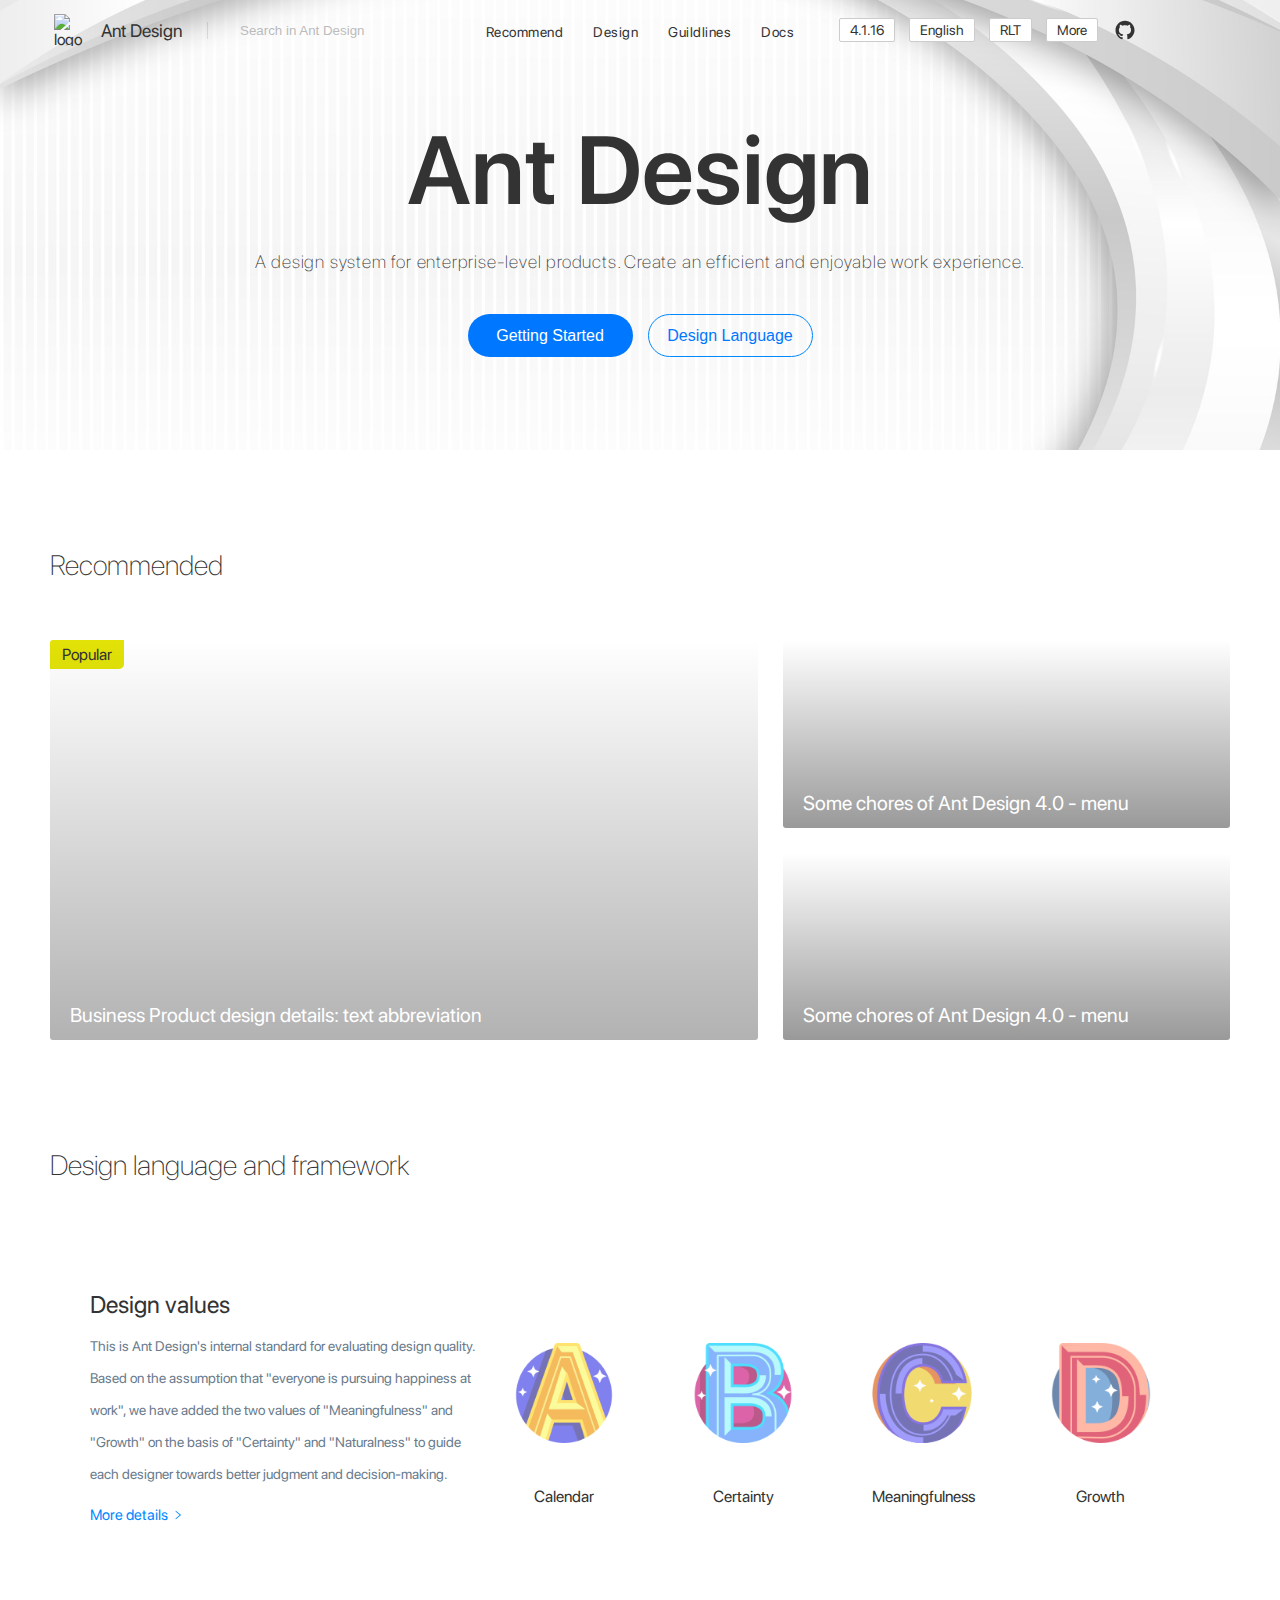
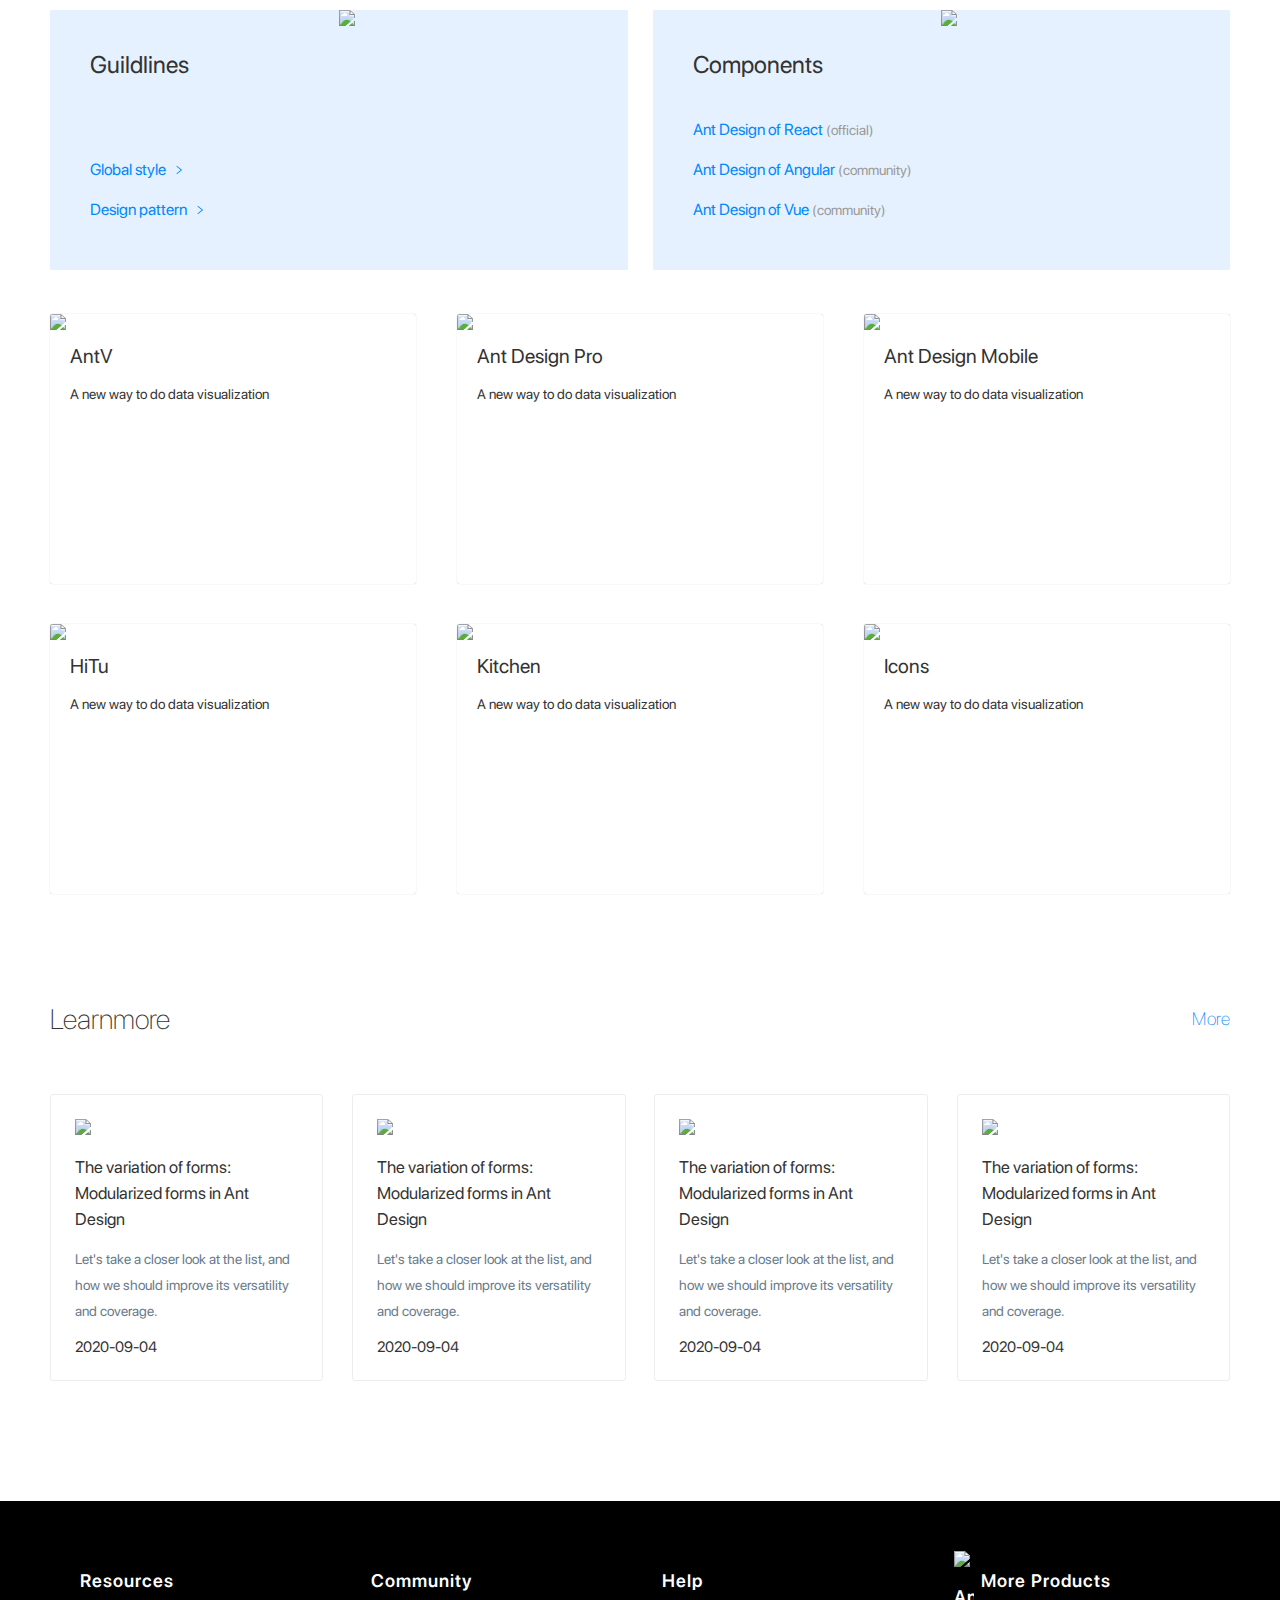
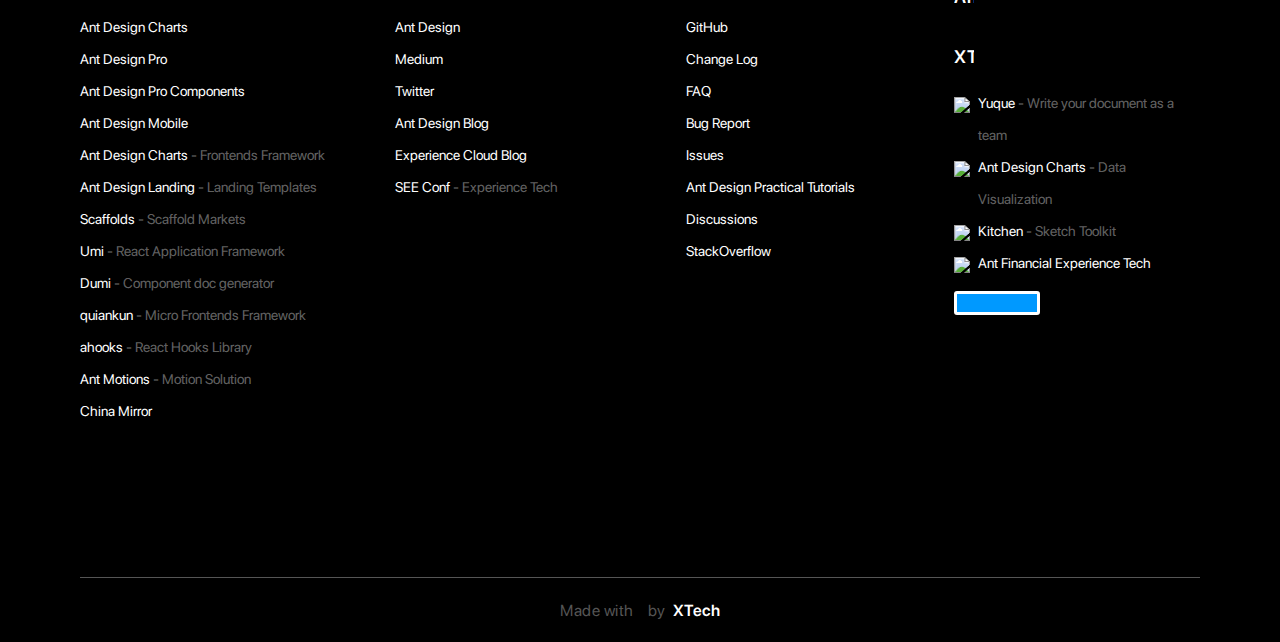
==== commit 58fede92: "Lesson 2.1" ====
--- a/ant.design/index.html
+++ b/ant.design/index.html
@@ -7,7 +7,15 @@
 		<script src="https://use.fontawesome.com/9414e32a5a.js"></script>
 	</head>
 
-	<body>
+	<body id="body">
+		<div class="advance-search" id="advance-search">
+			<div onclick="hideAdvanceSearch()"></div>
+			<div>
+				<i class="fa fa-search" aria-hidden="true"></i>
+				<input placeholder="Keyword" />
+			</div>
+		</div>
+
 		<div class="nav">
 			<div class="bar">
 				<div class="b-logo-search">
@@ -20,14 +28,18 @@
 					</div>
 					<div class="bar-search">
 						<i class="fa fa-search" aria-hidden="true"></i>
-						<input class="bs-input" placeholder="Search in Ant Design" />
+						<input
+							class="bs-input"
+							placeholder="Search in Ant Design"
+							onclick="showAdvanceSearch()"
+						/>
 					</div>
 				</div>
 				<div class="bar-links">
-					<a class="bar-link">Design</a>
-					<a class="bar-link">Docs</a>
-					<a class="bar-link">Components</a>
-					<a class="bar-link">Resources</a>
+					<a class="bar-link" onclick="goToElement('recommended')">Recommend</a>
+					<a class="bar-link" onclick="goToElement('design')">Design</a>
+					<a class="bar-link" onclick="goToElement('guildlines')">Guildlines</a>
+					<a class="bar-link" onclick="goToElement('docs')">Docs</a>
 				</div>
 				<div class="bar-menu">
 					<div class="bm-item">4.1.16</div>
@@ -55,7 +67,7 @@
 		</div>
 
 		<div class="content">
-			<div class="recommend">
+			<div class="recommend" id="recommended">
 				<div class="r-title">Recommended</div>
 				<div class="r-popular">
 					<div class="rp-note">Popular</div>
@@ -95,7 +107,7 @@
 				</div>
 			</div>
 
-			<div class="design">
+			<div class="design" id="design">
 				<div class="d-title">Design language and framework</div>
 				<div class="d-content">
 					<div class="d-left">
@@ -148,7 +160,7 @@
 				</div>
 			</div>
 
-			<div class="guildlines">
+			<div class="guildlines" id="guildlines">
 				<div class="guildline1">
 					<div class="g1-item">
 						<div class="g1i-title">Guildlines</div>
@@ -266,7 +278,7 @@
 				</div>
 			</div>
 
-			<div class="learnmore">
+			<div class="learnmore" id="docs">
 				<div class="lm-title">Learnmore <span>More</span></div>
 				<div class="lm-items">
 					<div class="lm-item">
@@ -493,4 +505,7 @@
 			</div>
 		</div>
 	</body>
+
+	<script src="https://code.jquery.com/jquery-3.6.0.min.js"></script>
+	<script src="index.js"></script>
 </html>
--- a/ant.design/index.css
+++ b/ant.design/index.css
@@ -16,6 +16,53 @@
 	font-weight: 600;
 }
 
+.advance-search {
+	position: fixed;
+	left: 0;
+	bottom: 0;
+	right: 0;
+	top: 0;
+	z-index: 100;
+	display: none;
+	text-align: center;
+	padding-top: 300px;
+}
+
+.advance-search > div:first-child {
+	position: fixed;
+	left: 0;
+	bottom: 0;
+	right: 0;
+	top: 0;
+	background: #fff;
+	opacity: 0.9;
+	z-index: 1;
+}
+
+.advance-search > div:last-child {
+	z-index: 2;
+	position: relative;
+}
+
+.advance-search > div > input {
+	width: 400px;
+	border: 2px solid #09f;
+	background: transparent;
+	outline: none;
+	box-shadow: none;
+	border-radius: 10px;
+	line-height: 72px;
+	padding: 0 30px;
+	font-size: 28px;
+	z-index: 1;
+}
+
+.advance-search > div > i {
+	font-size: 32px;
+	margin-right: 20px;
+	color: #ddd;
+}
+
 body {
 	font-family: "SF";
 	width: 100%;
@@ -79,7 +126,7 @@
 
 .bar-search i {
 	font-size: 12px;
-    margin: 0 10px;
+	margin: 0 10px;
 	color: #ccc;
 }
 
@@ -174,7 +221,7 @@
 	font-weight: 200;
 	margin: 42px 0;
 	margin-top: 24px;
-    font-size: 18px;
+	font-size: 18px;
 	letter-spacing: 0.8px;
 }
 
@@ -729,8 +776,8 @@
 	display: flex;
 	align-items: center;
 	justify-content: center;
-    color: #555;
-    letter-spacing: .5px;
+	color: #555;
+	letter-spacing: 0.5px;
 }
 
 .quote > i {
